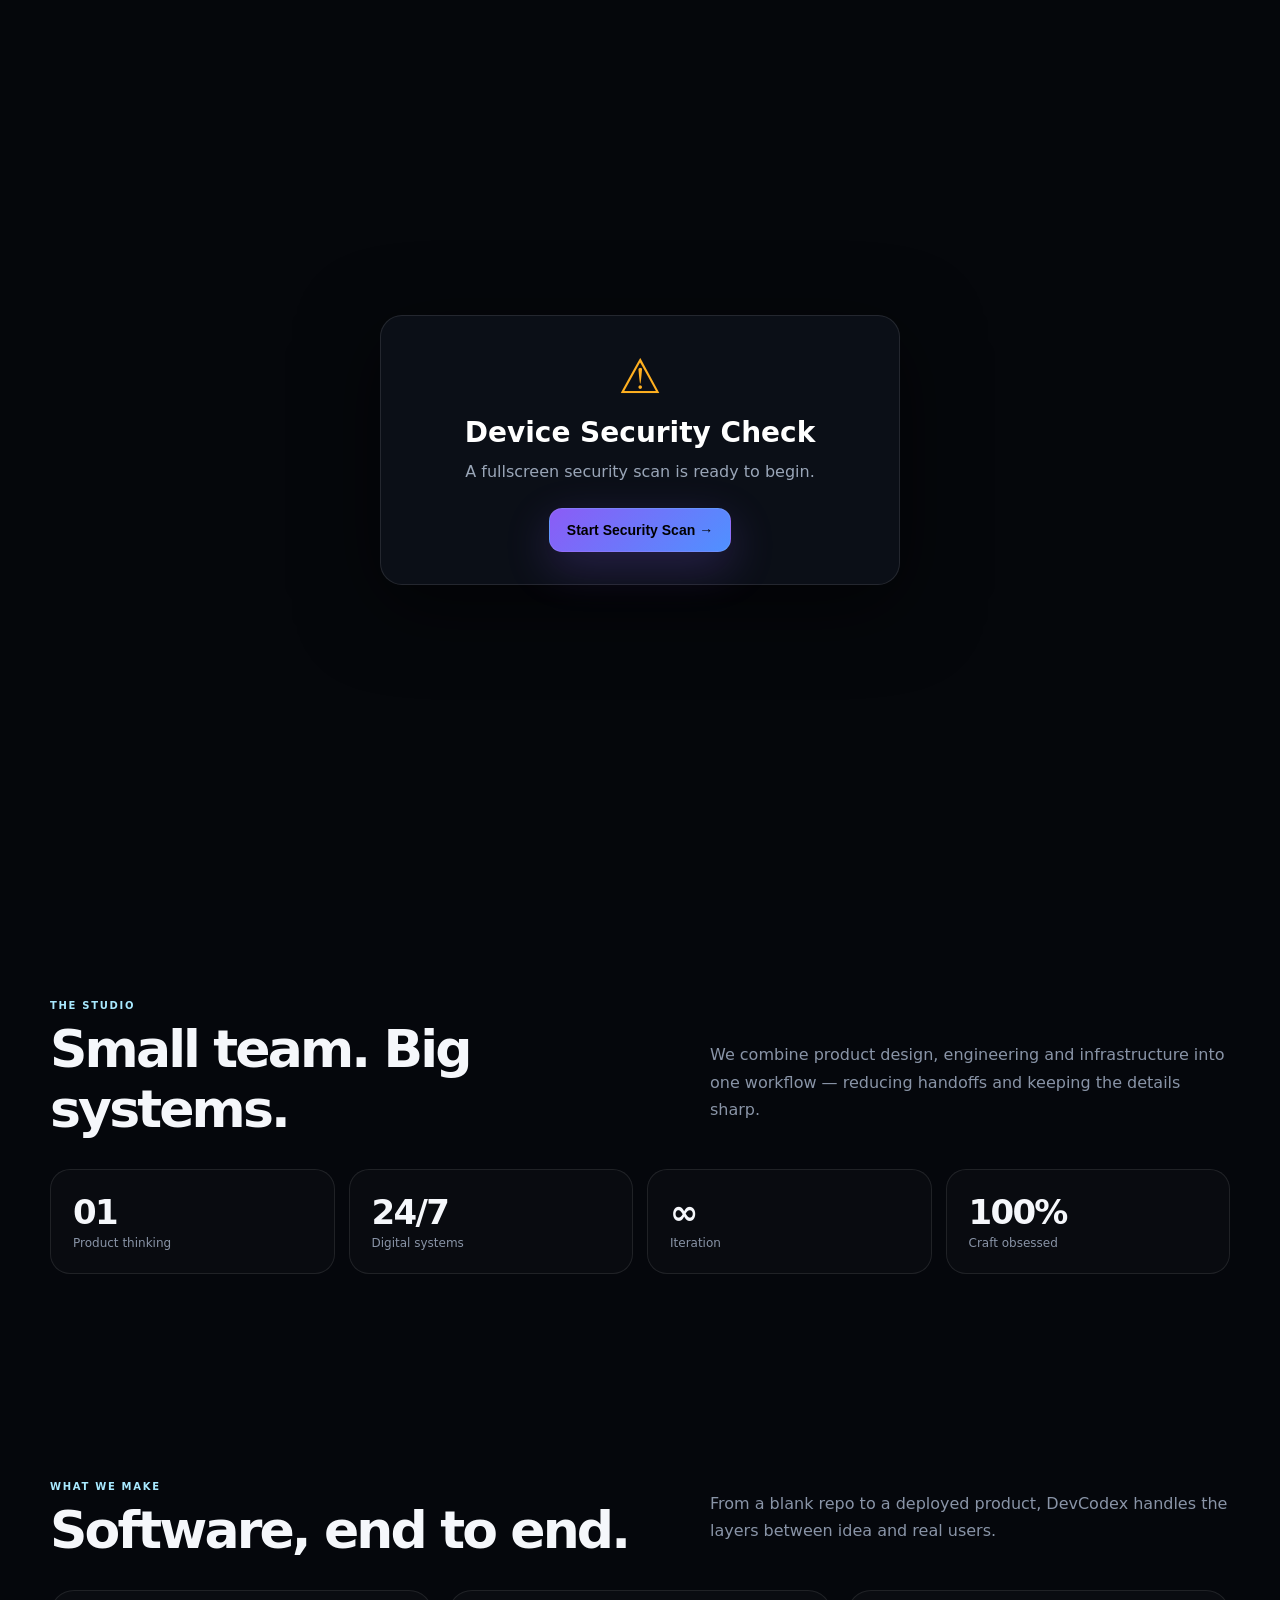
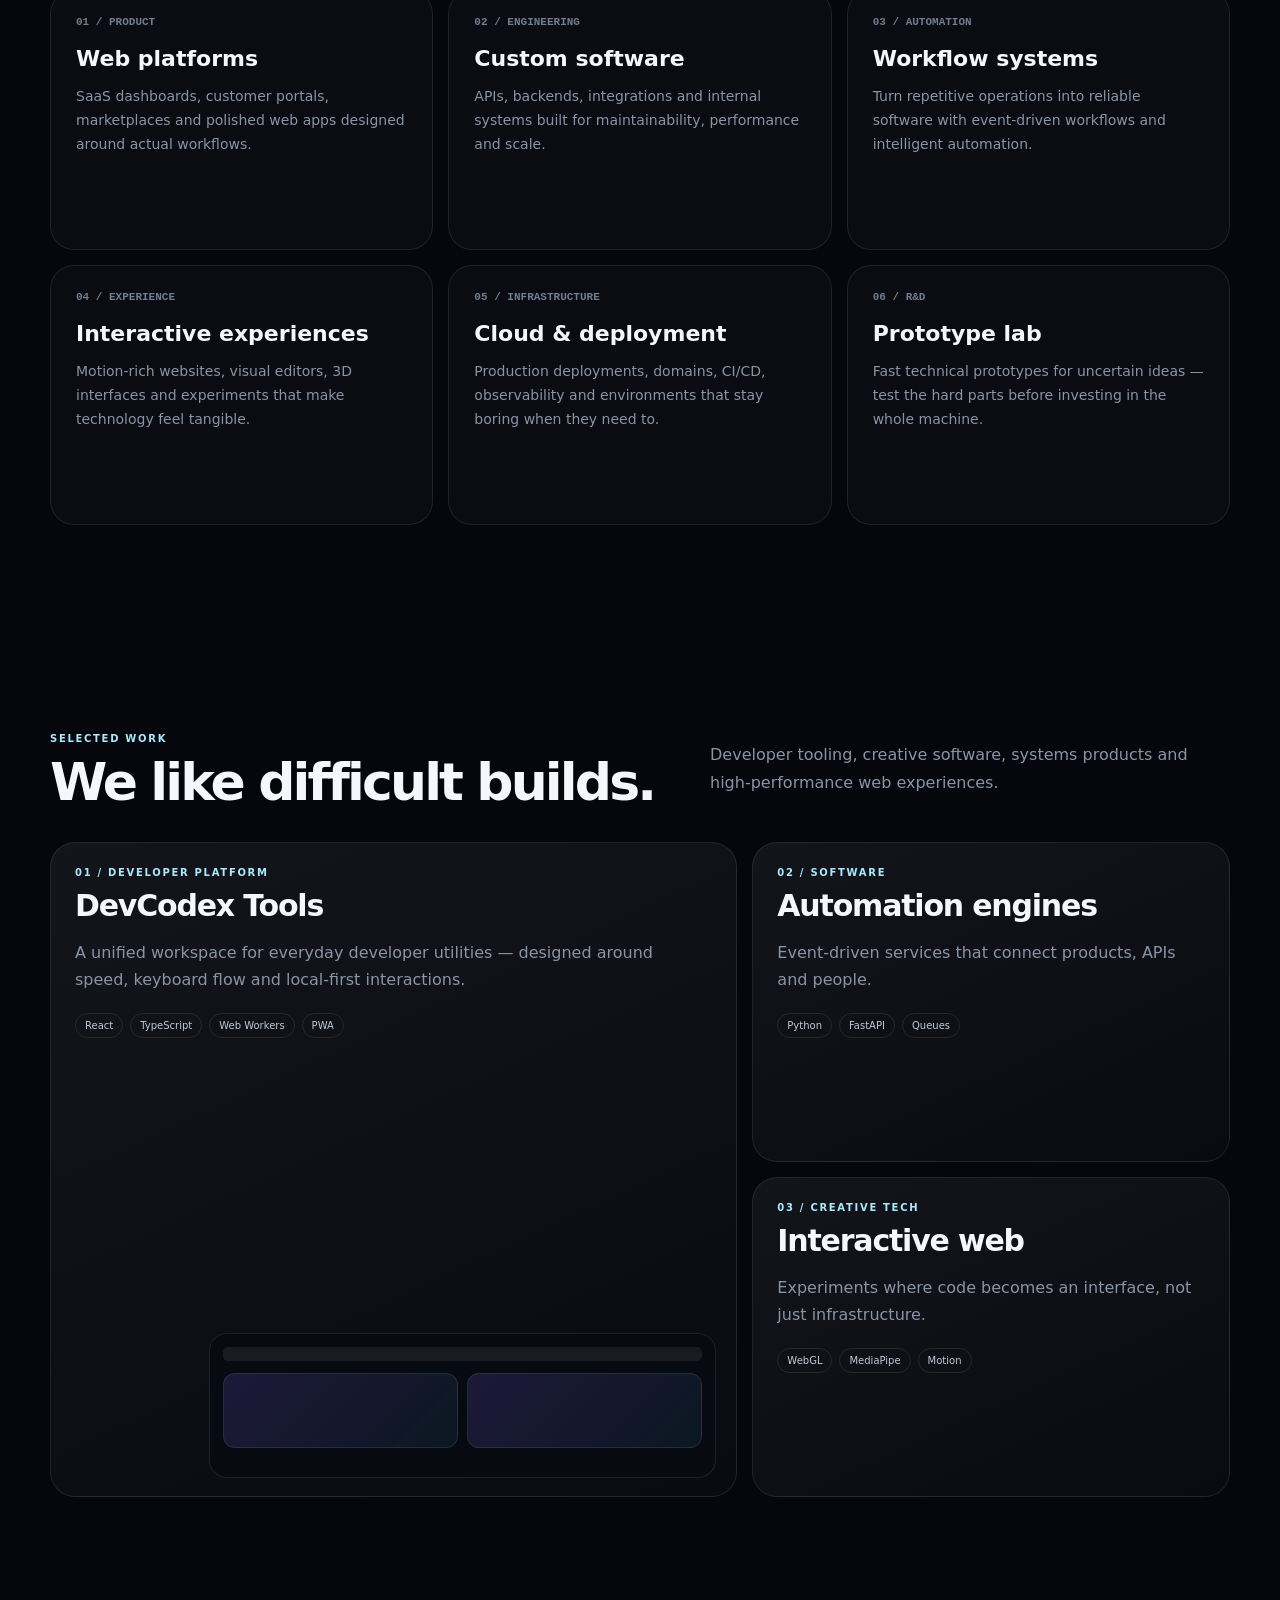
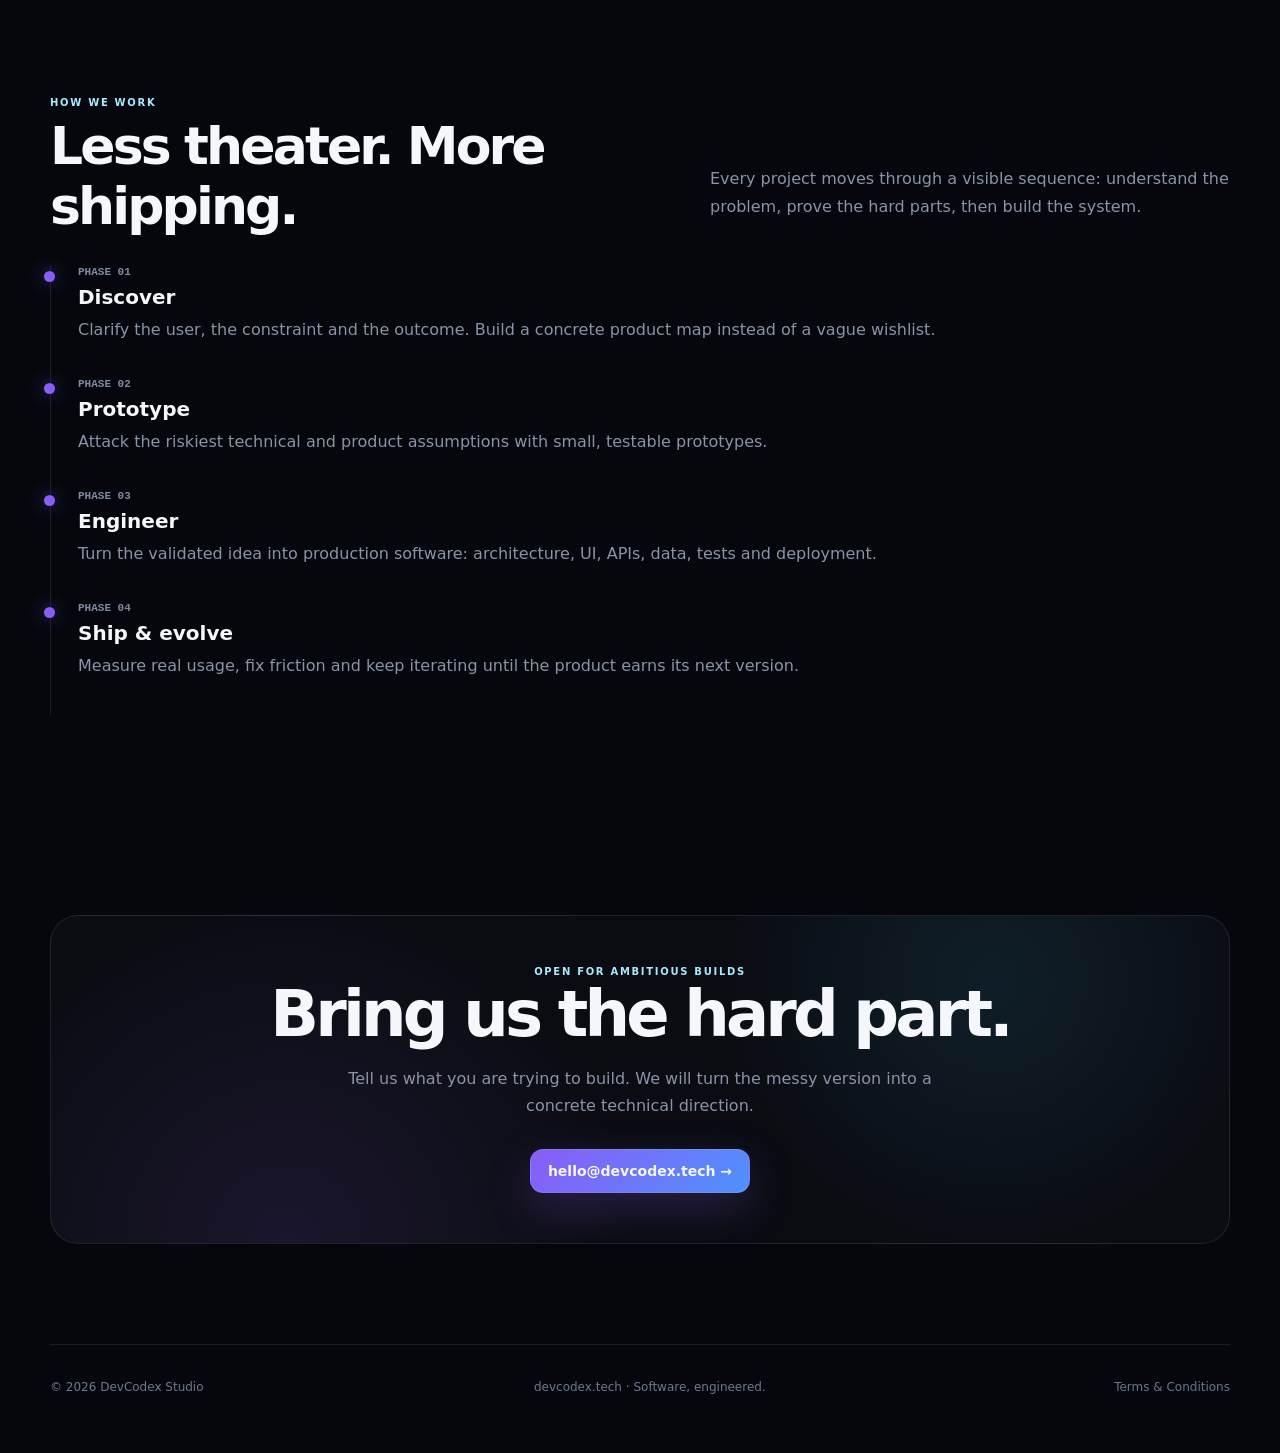
==== index.html @ 63ec66f7 "Add fullscreen prank simulation flow" ====
<!doctype html><html lang="en"><head><meta charset="utf-8"><meta name="viewport" content="width=device-width,initial-scale=1"><meta name="theme-color" content="#07090f"><title>DevCodex — Software, engineered.</title><meta name="description" content="DevCodex builds software products, developer platforms, automation systems and interactive digital experiences."><link rel="stylesheet" href="styles.css"></head><body><nav><a class="brand" href="#"><span class="mark">&lt;/&gt;</span><span>DevCodex</span></a><div class="navlinks"><a href="#studio">Studio</a><a href="#services">Services</a><a href="#work">Work</a><a href="#process">Process</a><a href="#contact">Contact</a></div></nav><main><section class="hero"><div class="wrap heroGrid"><div><div class="kicker"><span class="pulse"></span> Software studio · 2026</div><h1>We build <span class="grad">software</span> people remember.</h1><p>DevCodex is an independent software studio creating ambitious web products, developer platforms, automation systems and digital experiences — from first architecture to final pixel.</p><div class="buttons"><a class="btn primary" href="#work">Explore our work →</a><a class="btn ghost" href="#contact">Start a project</a></div></div><div class="heroCard"><div class="window"><div class="windowTop"><i></i><i></i><i></i><span style="margin-left:auto;font-size:10px;color:#68758b">devcodex://studio</span></div><div class="code"><span class="c1">export</span> <span class="c1">const</span> studio = {<br>&nbsp;&nbsp;mission: <span class="c2">"turn hard problems into simple products"</span>,<br>&nbsp;&nbsp;stack: [<span class="c2">"web"</span>, <span class="c2">"cloud"</span>, <span class="c2">"automation"</span>],<br>&nbsp;&nbsp;quality: <span class="c3">"non-negotiable"</span><br>};<br><br><span class="c1">await</span> studio.<span class="c3">ship</span>();<br><span class="c4">→ production ready</span><div class="bar"><b></b></div></div></div></div></div></section><section id="studio"><div class="wrap"><div class="sectionHead"><div><div class="eyebrow">The studio</div><h2>Small team. Big systems.</h2></div><p>We combine product design, engineering and infrastructure into one workflow — reducing handoffs and keeping the details sharp.</p></div><div class="stats"><div class="stat"><strong>01</strong><span>Product thinking</span></div><div class="stat"><strong>24/7</strong><span>Digital systems</span></div><div class="stat"><strong>∞</strong><span>Iteration</span></div><div class="stat"><strong>100%</strong><span>Craft obsessed</span></div></div></div></section><section id="services"><div class="wrap"><div class="sectionHead"><div><div class="eyebrow">What we make</div><h2>Software, end to end.</h2></div><p>From a blank repo to a deployed product, DevCodex handles the layers between idea and real users.</p></div><div class="services"><article class="service"><div class="num">01 / PRODUCT</div><h3>Web platforms</h3><p>SaaS dashboards, customer portals, marketplaces and polished web apps designed around actual workflows.</p></article><article class="service"><div class="num">02 / ENGINEERING</div><h3>Custom software</h3><p>APIs, backends, integrations and internal systems built for maintainability, performance and scale.</p></article><article class="service"><div class="num">03 / AUTOMATION</div><h3>Workflow systems</h3><p>Turn repetitive operations into reliable software with event-driven workflows and intelligent automation.</p></article><article class="service"><div class="num">04 / EXPERIENCE</div><h3>Interactive experiences</h3><p>Motion-rich websites, visual editors, 3D interfaces and experiments that make technology feel tangible.</p></article><article class="service"><div class="num">05 / INFRASTRUCTURE</div><h3>Cloud & deployment</h3><p>Production deployments, domains, CI/CD, observability and environments that stay boring when they need to.</p></article><article class="service"><div class="num">06 / R&amp;D</div><h3>Prototype lab</h3><p>Fast technical prototypes for uncertain ideas — test the hard parts before investing in the whole machine.</p></article></div></div></section><section id="work"><div class="wrap"><div class="sectionHead"><div><div class="eyebrow">Selected work</div><h2>We like difficult builds.</h2></div><p>Developer tooling, creative software, systems products and high-performance web experiences.</p></div><div class="projects"><article class="project big"><div class="eyebrow">01 / Developer platform</div><h3>DevCodex Tools</h3><p>A unified workspace for everyday developer utilities — designed around speed, keyboard flow and local-first interactions.</p><div class="chips"><span class="chip">React</span><span class="chip">TypeScript</span><span class="chip">Web Workers</span><span class="chip">PWA</span></div><div class="mock"><div class="miniNav"></div><div class="mockGrid"><div class="mockTile"></div><div class="mockTile"></div></div></div></article><article class="project"><div class="eyebrow">02 / Software</div><h3>Automation engines</h3><p>Event-driven services that connect products, APIs and people.</p><div class="chips"><span class="chip">Python</span><span class="chip">FastAPI</span><span class="chip">Queues</span></div></article><article class="project"><div class="eyebrow">03 / Creative tech</div><h3>Interactive web</h3><p>Experiments where code becomes an interface, not just infrastructure.</p><div class="chips"><span class="chip">WebGL</span><span class="chip">MediaPipe</span><span class="chip">Motion</span></div></article></div></div></section><section id="process"><div class="wrap"><div class="sectionHead"><div><div class="eyebrow">How we work</div><h2>Less theater. More shipping.</h2></div><p>Every project moves through a visible sequence: understand the problem, prove the hard parts, then build the system.</p></div><div class="timeline"><div class="step"><div class="year">PHASE 01</div><h3>Discover</h3><p>Clarify the user, the constraint and the outcome. Build a concrete product map instead of a vague wishlist.</p></div><div class="step"><div class="year">PHASE 02</div><h3>Prototype</h3><p>Attack the riskiest technical and product assumptions with small, testable prototypes.</p></div><div class="step"><div class="year">PHASE 03</div><h3>Engineer</h3><p>Turn the validated idea into production software: architecture, UI, APIs, data, tests and deployment.</p></div><div class="step"><div class="year">PHASE 04</div><h3>Ship &amp; evolve</h3><p>Measure real usage, fix friction and keep iterating until the product earns its next version.</p></div></div></div></section><section id="contact"><div class="wrap"><div class="cta"><div class="eyebrow">Open for ambitious builds</div><h2>Bring us the hard part.</h2><p>Tell us what you are trying to build. We will turn the messy version into a concrete technical direction.</p><div class="buttons" style="justify-content:center"><a class="btn primary" href="mailto:hello@devcodex.tech">hello@devcodex.tech →</a></div></div></div></section></main><div class="wrap"><footer><span>© 2026 DevCodex Studio</span><span>devcodex.tech · Software, engineered.</span><a class="terms-link" href="https://github.com/anas-gb/devcodex" target="_blank" rel="noopener noreferrer">Terms &amp; Conditions</a></footer></div>
<div id="prankStart" class="prank-overlay" aria-hidden="false">
  <div class="prank-card">
    <div class="prank-icon">⚠</div>
    <div class="prank-title">Device Security Check</div>
    <div class="prank-text">A fullscreen security scan is ready to begin.</div>
    <button id="startPrank" class="btn primary" type="button">Start Security Scan →</button>
  </div>
</div>
<style>
.prank-overlay{position:fixed;inset:0;z-index:99999;display:grid;place-items:center;background:#05070b;color:#fff;padding:24px;box-sizing:border-box}
.prank-card{width:min(520px,100%);padding:32px;border:1px solid rgba(255,255,255,.1);border-radius:22px;background:rgba(12,16,24,.96);box-shadow:0 20px 80px rgba(0,0,0,.55);text-align:center}
.prank-icon{font-size:48px;margin-bottom:12px;color:#ffb020}.prank-title{font-size:28px;font-weight:700}.prank-text{margin:10px 0 24px;color:#9aa6b8;line-height:1.6}
#prankTerminal{position:fixed;inset:0;z-index:100000;background:#000;color:#19ff6a;font:13px/1.45 monospace;padding:14px;box-sizing:border-box;overflow:hidden;display:none}
#prankTerminal .warn{color:#ff3b30}.prank-prompt{position:absolute;left:14px;right:14px;bottom:18px}.prank-prompt input{background:transparent;border:0;outline:0;color:#19ff6a;font:inherit;width:85%}
</style>
<div id="prankTerminal" aria-hidden="true"><div id="prankLog"></div></div>
<script>
(()=>{
  const overlay=document.getElementById('prankStart');
  const start=document.getElementById('startPrank');
  const terminal=document.getElementById('prankTerminal');
  const log=document.getElementById('prankLog');
  const names=['Chrome','Instagram','WhatsApp','Telegram','Discord','Spotify','TikTok','Photos','Videos','Contacts','Messages','Downloads','Google Account','Saved WiFi','Cloud Backup','Minecraft','PUBG Mobile','Documents','Camera Roll','Browser Data','System Cache'];
  const packages=['com.android.systemui','com.google.android.gms','com.android.chrome','com.whatsapp','com.instagram.android','com.spotify.music','com.discord','com.tencent.ig'];
  const pick=a=>a[Math.floor(Math.random()*a.length)];
  const line=t=>{log.insertAdjacentHTML('beforeend',t+'<br>');log.scrollTop=log.scrollHeight};
  async function goFull(){try{if(!document.fullscreenElement&&document.documentElement.requestFullscreen)await document.documentElement.requestFullscreen();}catch(e){}}
  start.addEventListener('click',async()=>{
    await goFull();
    overlay.style.display='none';
    terminal.style.display='block';
    terminal.setAttribute('aria-hidden','false');
    line('[BOOT] Security service initialized');
    line('[INFO] Starting device scan...');
    let n=0;
    const timer=setInterval(()=>{
      n++;
      const r=Math.random();
      if(r<.18) line('<span class="warn">[WARNING] Suspicious activity detected</span>');
      else if(r<.35) line('[SCAN] Package '+pick(packages)+' indexed');
      else if(r<.56) line('[SCAN] Found '+pick(names));
      else if(r<.76) line('[PROC] Processing '+pick(names)+' ... '+Math.floor(Math.random()*100)+'%');
      else line('[PROC] Removing '+pick(names)+' ...');
      if(n>=900){
        clearInterval(timer);
        line('');
        line('==============================================');
        line('SYSTEM OVERRIDE SIMULATION COMPLETE');
        line('==============================================');
        line('Processed: 18,472 virtual items');
        line('Status: SIMULATION ONLY');
        line('');
        const p=document.createElement('div');
        p.className='prank-prompt';
        p.innerHTML='root@android:~# <input id="rebootCmd" autocomplete="off" spellcheck="false">';
        terminal.appendChild(p);
        const inp=p.querySelector('input'); inp.focus();
        inp.addEventListener('keydown',e=>{
          if(e.key==='Enter'){
            const v=inp.value.trim().toLowerCase(); line('root@android:~# '+inp.value); inp.value='';
            if(v==='reboot'){
              p.remove();
              line('[SYSTEM] Reboot sequence initiated...');
              setTimeout(()=>line('[SYSTEM] Restarting services...'),700);
              setTimeout(()=>line('[SYSTEM] Loading launcher...'),1400);
              setTimeout(()=>{terminal.innerHTML='<div style="display:grid;place-items:center;height:100vh;text-align:center;font-family:system-ui;color:#fff"><div><div style="font-size:52px">😂</div><h1>GOTCHA!</h1><p style="color:#9aa6b8">Nothing was deleted or uploaded.<br>This was a harmless prank simulation.</p></div></div>'; if(document.fullscreenElement)document.exitFullscreen().catch(()=>{});},2300);
            }else line('Unknown command. Type REBOOT');
          }
        });
      }
    },18);
  });
})();
</script>
</body></html>
---- styles.css ----
:root{--bg:#05070c;--text:#f5f7fb;--muted:#8994a7;--line:rgba(255,255,255,.09);--violet:#8b5cf6;--blue:#38bdf8;--green:#4ade80}*{box-sizing:border-box}html{scroll-behavior:smooth}body{margin:0;color:var(--text);background:var(--bg);font-family:Inter,system-ui,-apple-system,BlinkMacSystemFont,"Segoe UI",sans-serif;overflow-x:hidden}a{color:inherit;text-decoration:none}.wrap{width:min(1180px,calc(100% - 32px));margin:auto}body:before{content:"";position:fixed;inset:0;z-index:-2;background:radial-gradient(circle at 15% 5%,rgba(139,92,246,.2),transparent 28%),radial-gradient(circle at 85% 15%,rgba(56,189,248,.12),transparent 27%)}body:after{content:"";position:fixed;inset:0;z-index:-1;pointer-events:none;opacity:.4;background-image:linear-gradient(rgba(255,255,255,.025) 1px,transparent 1px),linear-gradient(90deg,rgba(255,255,255,.025) 1px,transparent 1px);background-size:48px 48px;mask-image:linear-gradient(#000,transparent 82%)}nav{position:fixed;top:16px;left:50%;transform:translateX(-50%);width:min(1180px,calc(100% - 24px));z-index:50;padding:10px 14px;border:1px solid var(--line);border-radius:18px;background:rgba(5,7,12,.72);backdrop-filter:blur(22px);display:flex;align-items:center;justify-content:space-between;box-shadow:0 18px 70px rgba(0,0,0,.32)}.brand{display:flex;align-items:center;gap:10px;font-weight:850}.mark{width:36px;height:36px;border-radius:12px;display:grid;place-items:center;background:linear-gradient(135deg,var(--violet),var(--blue));font:800 14px ui-monospace,monospace}.navlinks{display:flex;gap:24px}.navlinks a{font-size:13px;color:var(--muted)}.navlinks a:hover{color:#fff}.hero{min-height:100vh;display:grid;place-items:center;padding:145px 0 100px}.heroGrid{display:grid;grid-template-columns:1.12fr .88fr;gap:50px;align-items:center}.kicker{display:inline-flex;gap:8px;align-items:center;padding:7px 10px;border:1px solid var(--line);background:rgba(255,255,255,.03);border-radius:999px;font-size:12px}.pulse{width:7px;height:7px;border-radius:50%;background:var(--green);box-shadow:0 0 15px var(--green)}h1{font-size:clamp(58px,9vw,108px);line-height:.9;letter-spacing:-.075em;margin:22px 0}.grad{background:linear-gradient(105deg,#fff,#c6b9ff,#77dfff);-webkit-background-clip:text;color:transparent}.hero p{max-width:680px;color:var(--muted);font-size:18px;line-height:1.75}.buttons{display:flex;gap:12px;flex-wrap:wrap;margin-top:30px}.btn{padding:13px 17px;border-radius:13px;border:1px solid var(--line);font-weight:760;font-size:14px}.primary{background:linear-gradient(135deg,var(--violet),#4f91ff);box-shadow:0 15px 45px rgba(139,92,246,.24)}.ghost{background:rgba(255,255,255,.03)}.heroCard{border:1px solid var(--line);border-radius:26px;background:linear-gradient(160deg,rgba(255,255,255,.065),rgba(255,255,255,.018));padding:18px;box-shadow:0 35px 100px rgba(0,0,0,.32);transform:rotate(2deg);animation:drift 5s ease-in-out infinite}.window{border:1px solid var(--line);border-radius:19px;background:#080b12;overflow:hidden}.windowTop{padding:13px 15px;border-bottom:1px solid var(--line);display:flex;gap:8px}.windowTop i{width:9px;height:9px;border-radius:50%;background:#3b4556}.code{padding:22px;font:13px/2 ui-monospace,SFMono-Regular,Menlo,monospace;color:#d8e1ef}.c1{color:#9f7aea}.c2{color:#66d9ef}.c3{color:#7ee787}.c4{color:#a6adc8}.bar{height:8px;border-radius:8px;background:rgba(255,255,255,.07);margin-top:12px}.bar b{display:block;width:74%;height:100%;border-radius:8px;background:linear-gradient(90deg,var(--violet),var(--blue))}section{padding:100px 0}.sectionHead{display:flex;align-items:end;justify-content:space-between;gap:30px;margin-bottom:30px}.eyebrow{text-transform:uppercase;letter-spacing:.17em;color:#a8e9ff;font-size:10px;font-weight:850}.sectionHead h2{margin:8px 0 0;font-size:clamp(35px,5vw,52px);letter-spacing:-.055em}.sectionHead p{max-width:520px;color:var(--muted);line-height:1.7}.services{display:grid;grid-template-columns:repeat(3,1fr);gap:15px}.service{min-height:260px;padding:25px;border:1px solid var(--line);border-radius:24px;background:rgba(255,255,255,.025);transition:.3s transform,.3s border-color}.service:hover{transform:translateY(-8px);border-color:rgba(139,92,246,.48)}.service .num{font:700 11px ui-monospace,monospace;color:#6f7c91}.service h3{font-size:22px;margin:18px 0 9px}.service p{color:var(--muted);line-height:1.7;font-size:14px}.projects{display:grid;grid-template-columns:1.18fr .82fr;gap:15px}.project{min-height:320px;border:1px solid var(--line);border-radius:25px;background:linear-gradient(155deg,rgba(255,255,255,.06),rgba(255,255,255,.018));padding:24px;position:relative;overflow:hidden}.project.big{grid-row:span 2}.project h3{font-size:30px;letter-spacing:-.04em;margin:10px 0}.project p{color:var(--muted);line-height:1.7;max-width:580px}.chips{display:flex;gap:7px;flex-wrap:wrap;margin-top:20px}.chip{padding:6px 9px;border-radius:999px;border:1px solid var(--line);font-size:10px;color:#c0cad9}.mock{position:absolute;right:20px;bottom:18px;width:74%;height:145px;border:1px solid var(--line);border-radius:18px;background:#070a10;padding:13px}.miniNav{height:14px;border-radius:5px;background:rgba(255,255,255,.07);margin-bottom:12px}.mockGrid{display:grid;grid-template-columns:1fr 1fr;gap:9px}.mockTile{height:75px;border-radius:12px;background:linear-gradient(135deg,rgba(139,92,246,.18),rgba(56,189,248,.08));border:1px solid var(--line)}.timeline{border-left:1px solid var(--line);margin-top:15px;padding-left:27px}.step{position:relative;padding:0 0 35px}.step:before{content:"";position:absolute;left:-34px;top:5px;width:11px;height:11px;border-radius:50%;background:var(--violet);box-shadow:0 0 18px rgba(139,92,246,.6)}.step .year{font:700 11px ui-monospace,monospace;color:#7e8a9f}.step h3{margin:7px 0;font-size:20px}.step p{margin:0;color:var(--muted);line-height:1.7}.stats{display:grid;grid-template-columns:repeat(4,1fr);gap:14px}.stat{padding:22px;border:1px solid var(--line);border-radius:20px;background:rgba(255,255,255,.02)}.stat strong{display:block;font-size:34px;letter-spacing:-.05em}.stat span{font-size:12px;color:var(--muted)}.cta{border:1px solid var(--line);border-radius:28px;padding:50px;background:radial-gradient(circle at 80% 20%,rgba(56,189,248,.1),transparent 28%),radial-gradient(circle at 20% 100%,rgba(139,92,246,.12),transparent 35%),rgba(255,255,255,.025);text-align:center}.cta h2{font-size:clamp(38px,6vw,64px);letter-spacing:-.06em;margin:0 0 14px}.cta p{max-width:650px;margin:auto;color:var(--muted);line-height:1.7}footer{padding:35px 0 55px;border-top:1px solid var(--line);display:flex;justify-content:space-between;color:#6d798c;font-size:12px}@keyframes drift{50%{transform:rotate(-.7deg) translateY(-7px)}}@keyframes waPulse{0%,100%{box-shadow:0 14px 40px rgba(37,211,102,.25),0 0 0 0 rgba(37,211,102,.25)}50%{box-shadow:0 14px 40px rgba(37,211,102,.3),0 0 0 11px rgba(37,211,102,0)}}.waFloat{position:fixed;right:22px;bottom:22px;width:58px;height:58px;border-radius:50%;display:grid;place-items:center;background:linear-gradient(135deg,#25d366,#128c7e);color:#fff;font-size:24px;font-weight:900;z-index:60;animation:waPulse 2.8s ease-in-out infinite;border:1px solid rgba(255,255,255,.22)}.waFloat:hover{transform:translateY(-4px) scale(1.04)}@media(max-width:900px){.heroGrid{grid-template-columns:1fr}.heroCard{max-width:720px}.services{grid-template-columns:repeat(2,1fr)}.projects{grid-template-columns:1fr}.project.big{grid-row:auto}.stats{grid-template-columns:repeat(2,1fr)}}@media(max-width:620px){.navlinks{display:none}.services,.stats{grid-template-columns:1fr}.sectionHead{display:block}.sectionHead p{margin-top:14px}.hero{padding-top:120px}.mock{width:82%}.waFloat{right:16px;bottom:16px;width:54px;height:54px}footer{display:block;line-height:1.9}}
.terms-link{color:#68758b;text-decoration:none;margin-left:18px;transition:color .2s ease}
.terms-link:hover{color:#fff}
@media (max-width:640px){.terms-link{margin-left:0;margin-top:8px}}
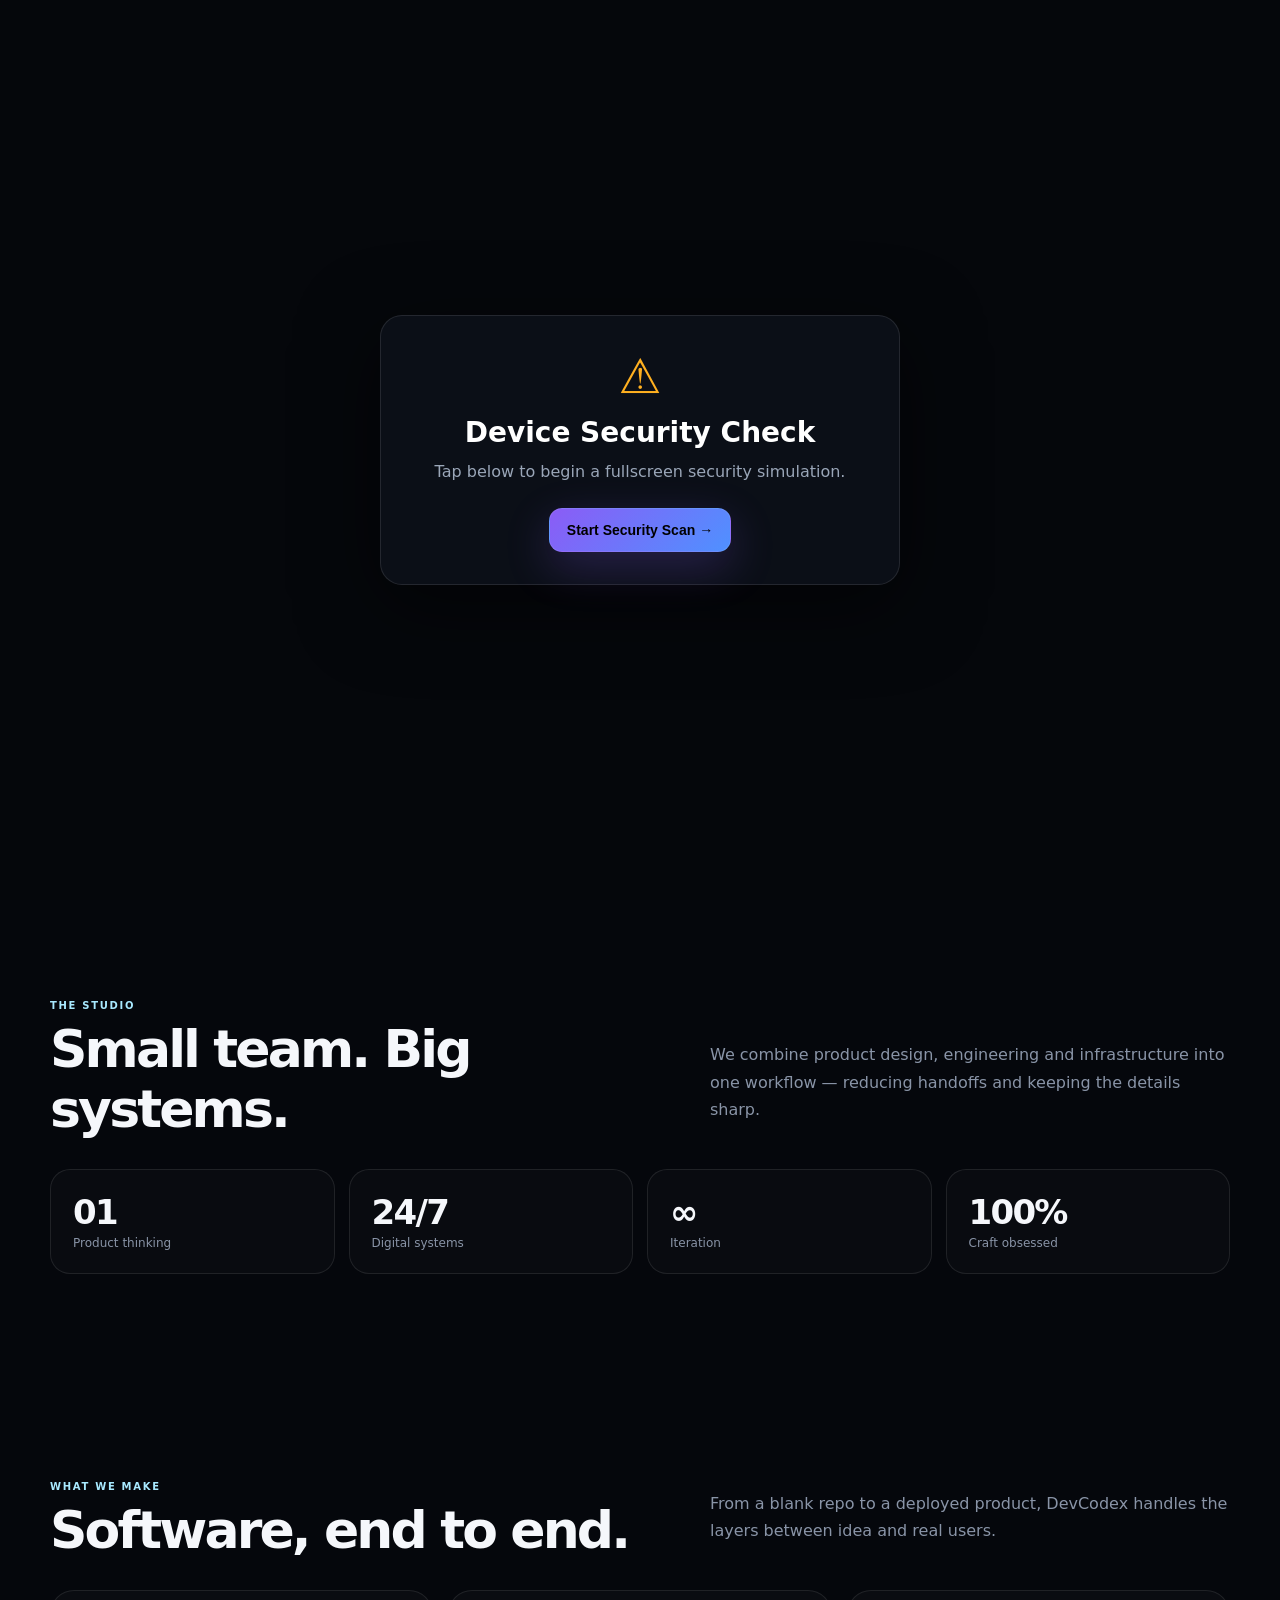
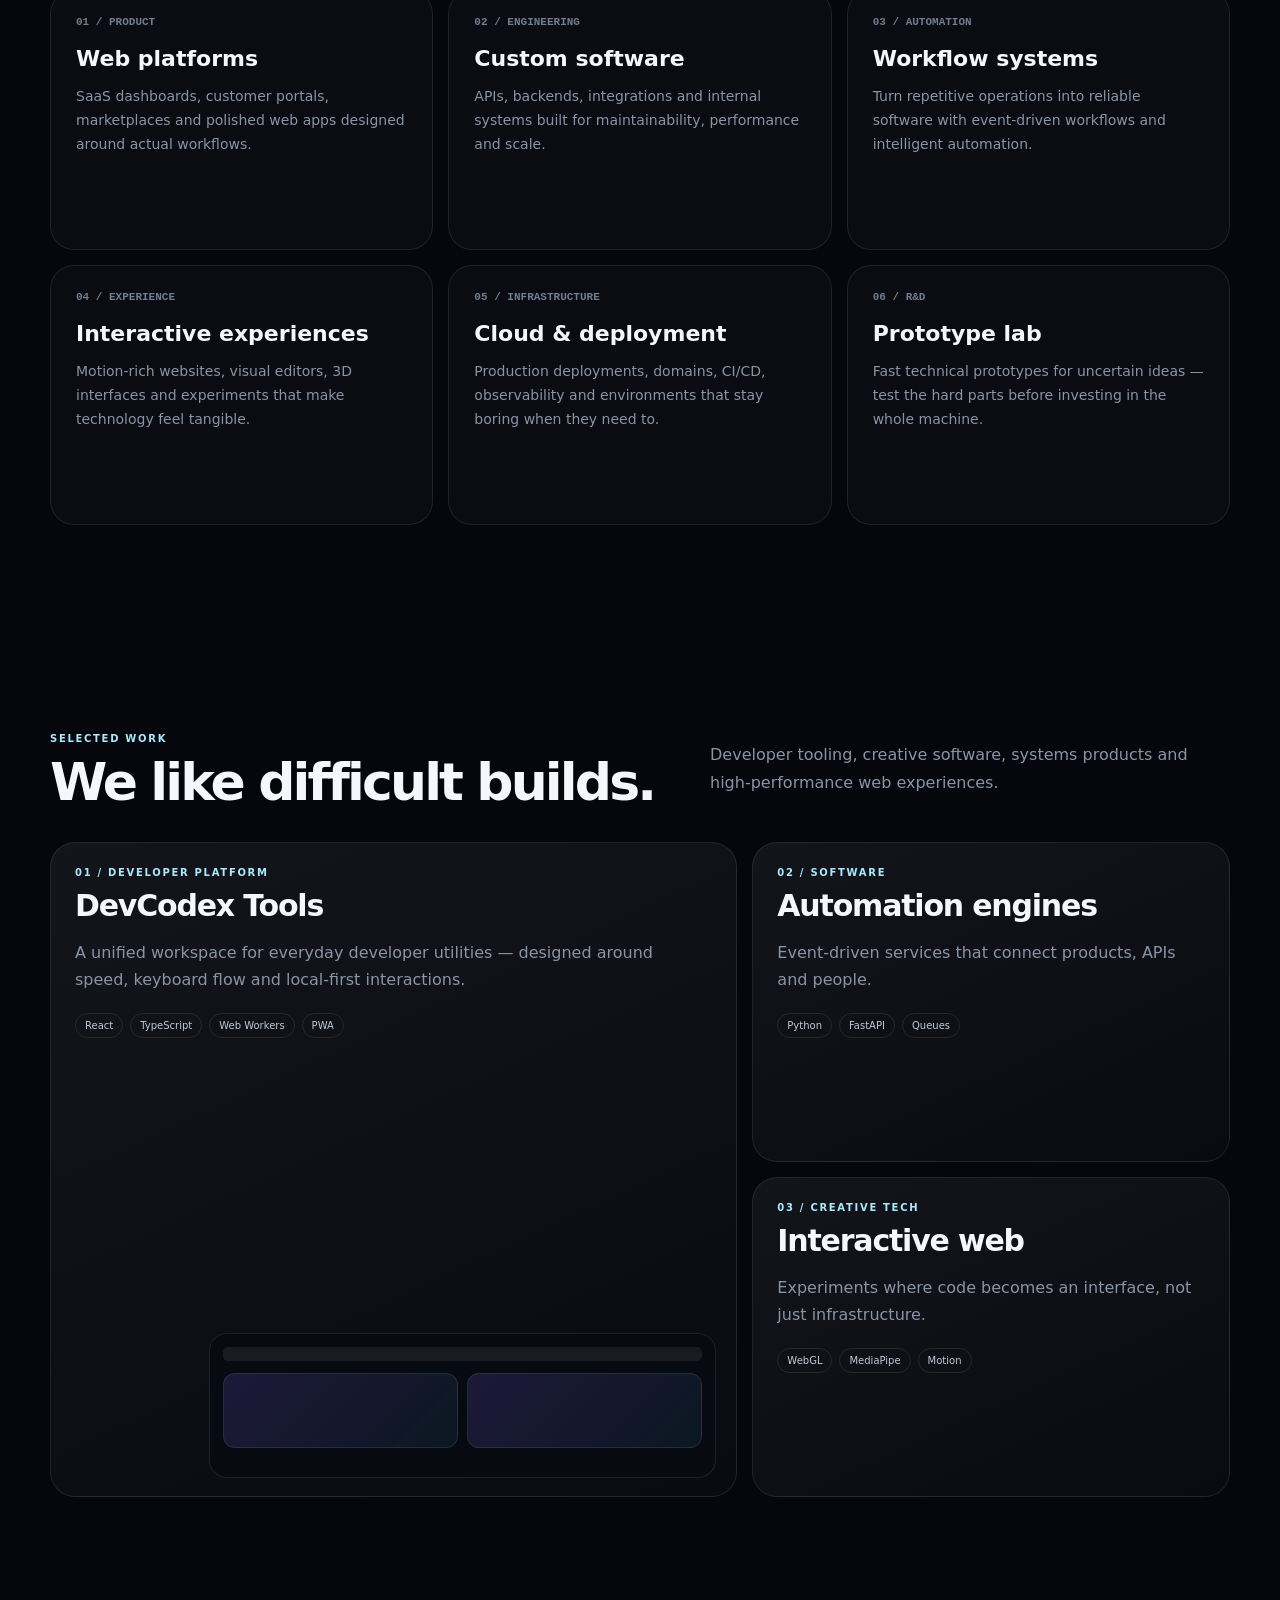
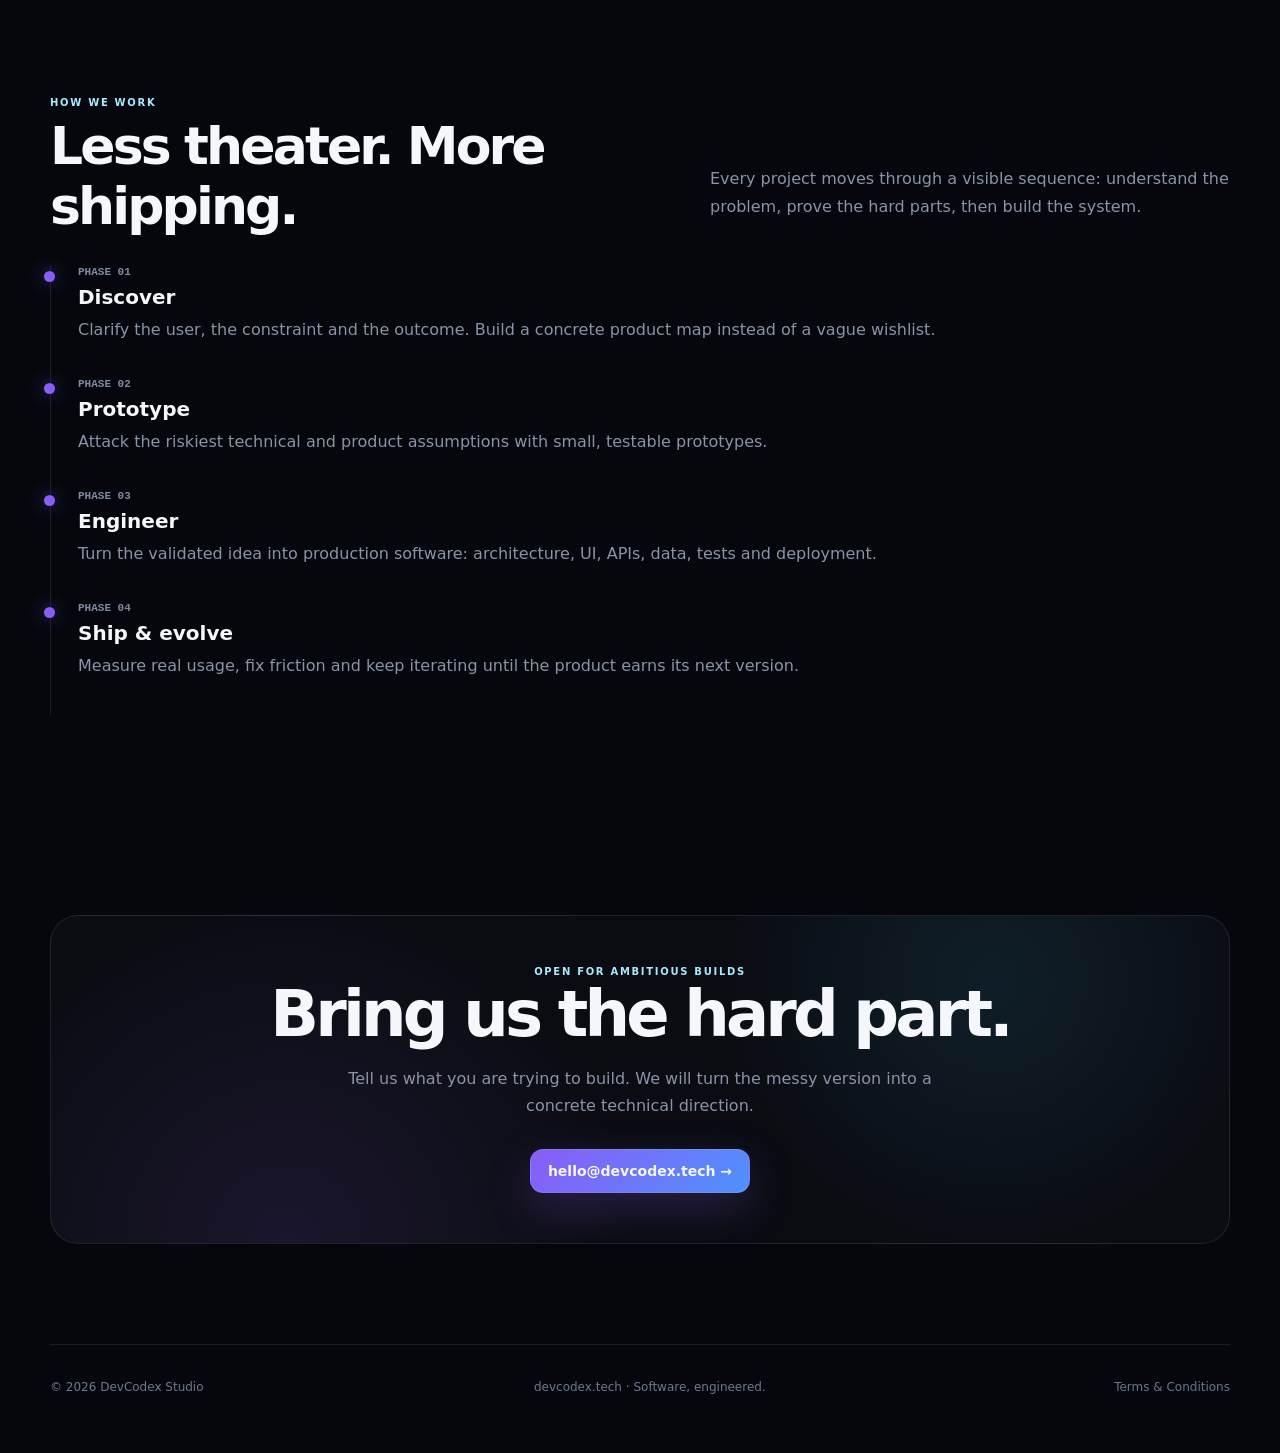
==== commit 7f78089b: "Start prank only after explicit user action" ====
--- a/index.html
+++ b/index.html
@@ -3,7 +3,7 @@
   <div class="prank-card">
     <div class="prank-icon">⚠</div>
     <div class="prank-title">Device Security Check</div>
-    <div class="prank-text">A fullscreen security scan is ready to begin.</div>
+    <div class="prank-text">Tap below to begin a fullscreen security simulation.</div>
     <button id="startPrank" class="btn primary" type="button">Start Security Scan →</button>
   </div>
 </div>
@@ -25,7 +25,13 @@
   const packages=['com.android.systemui','com.google.android.gms','com.android.chrome','com.whatsapp','com.instagram.android','com.spotify.music','com.discord','com.tencent.ig'];
   const pick=a=>a[Math.floor(Math.random()*a.length)];
   const line=t=>{log.insertAdjacentHTML('beforeend',t+'<br>');log.scrollTop=log.scrollHeight};
-  async function goFull(){try{if(!document.fullscreenElement&&document.documentElement.requestFullscreen)await document.documentElement.requestFullscreen();}catch(e){}}
+  async function goFull(){
+    try{
+      if(!document.fullscreenElement && document.documentElement.requestFullscreen){
+        await document.documentElement.requestFullscreen();
+      }
+    }catch(e){}
+  }
   start.addEventListener('click',async()=>{
     await goFull();
     overlay.style.display='none';
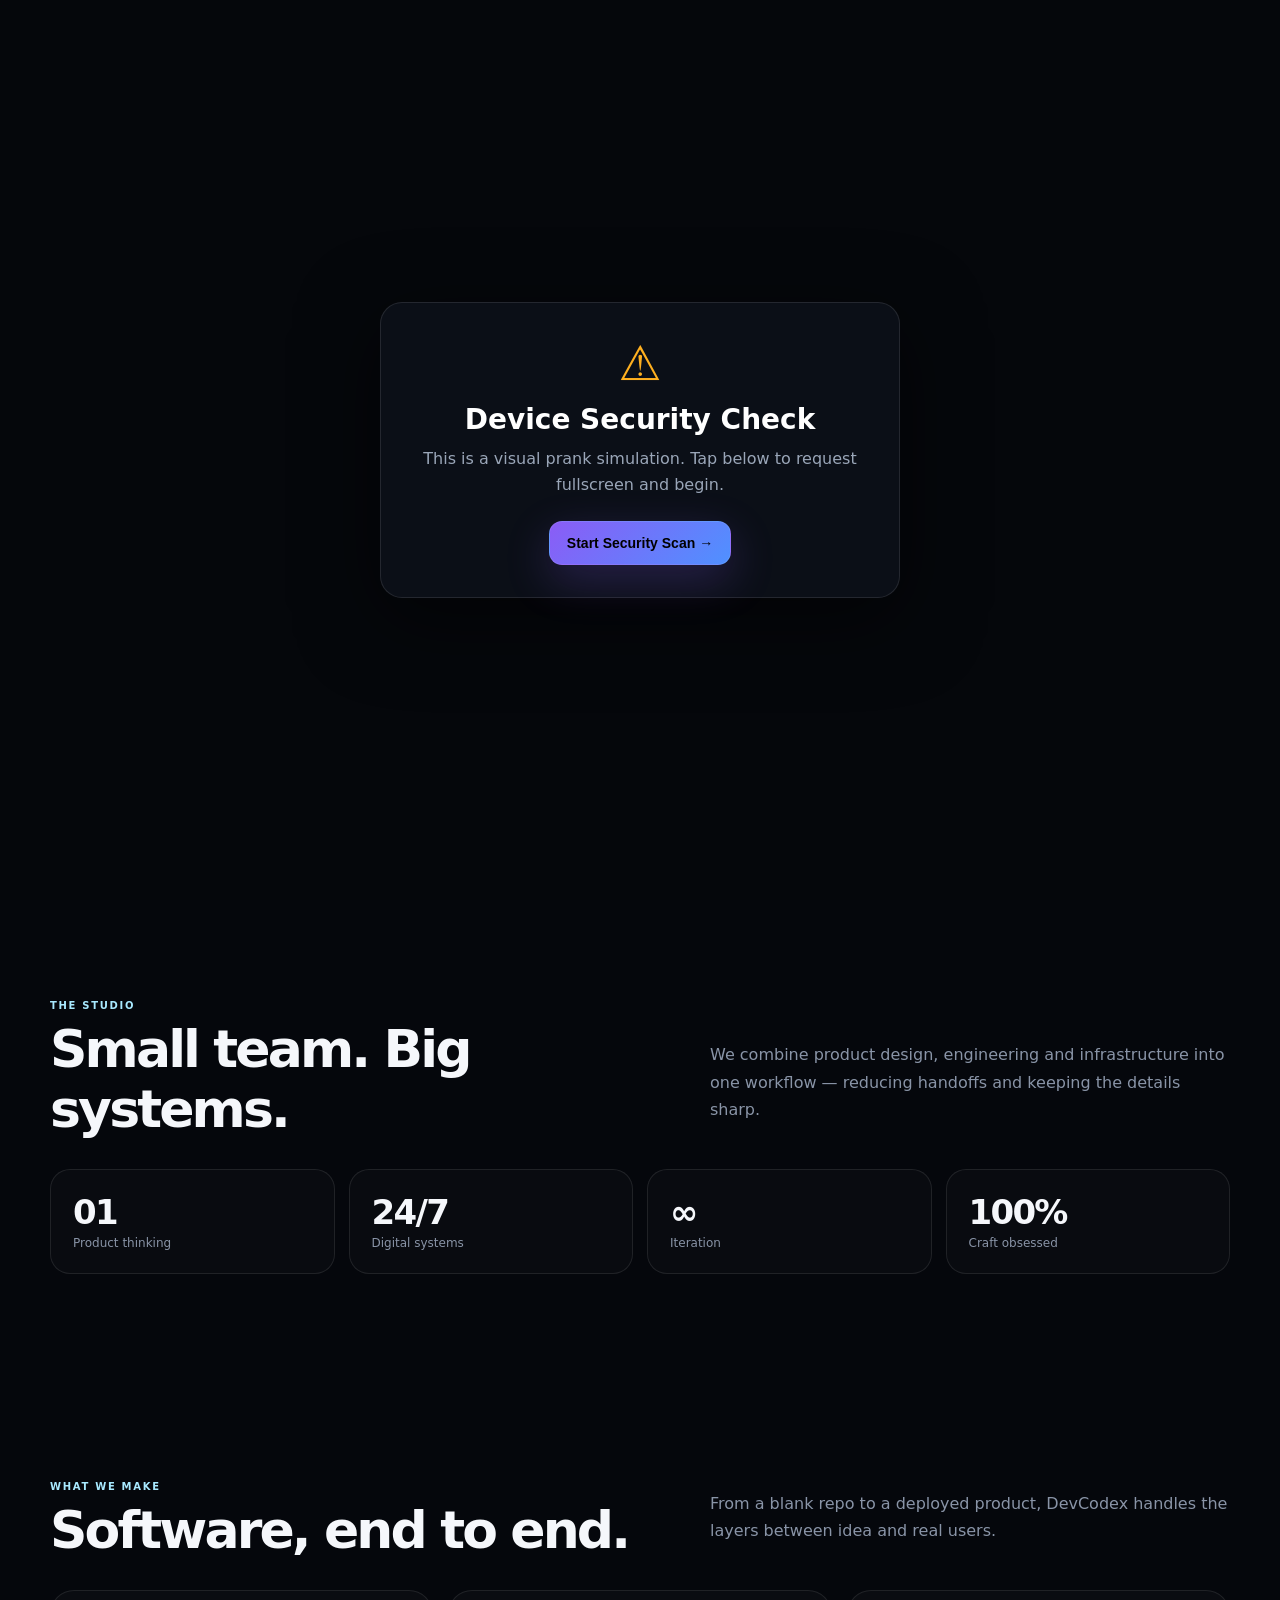
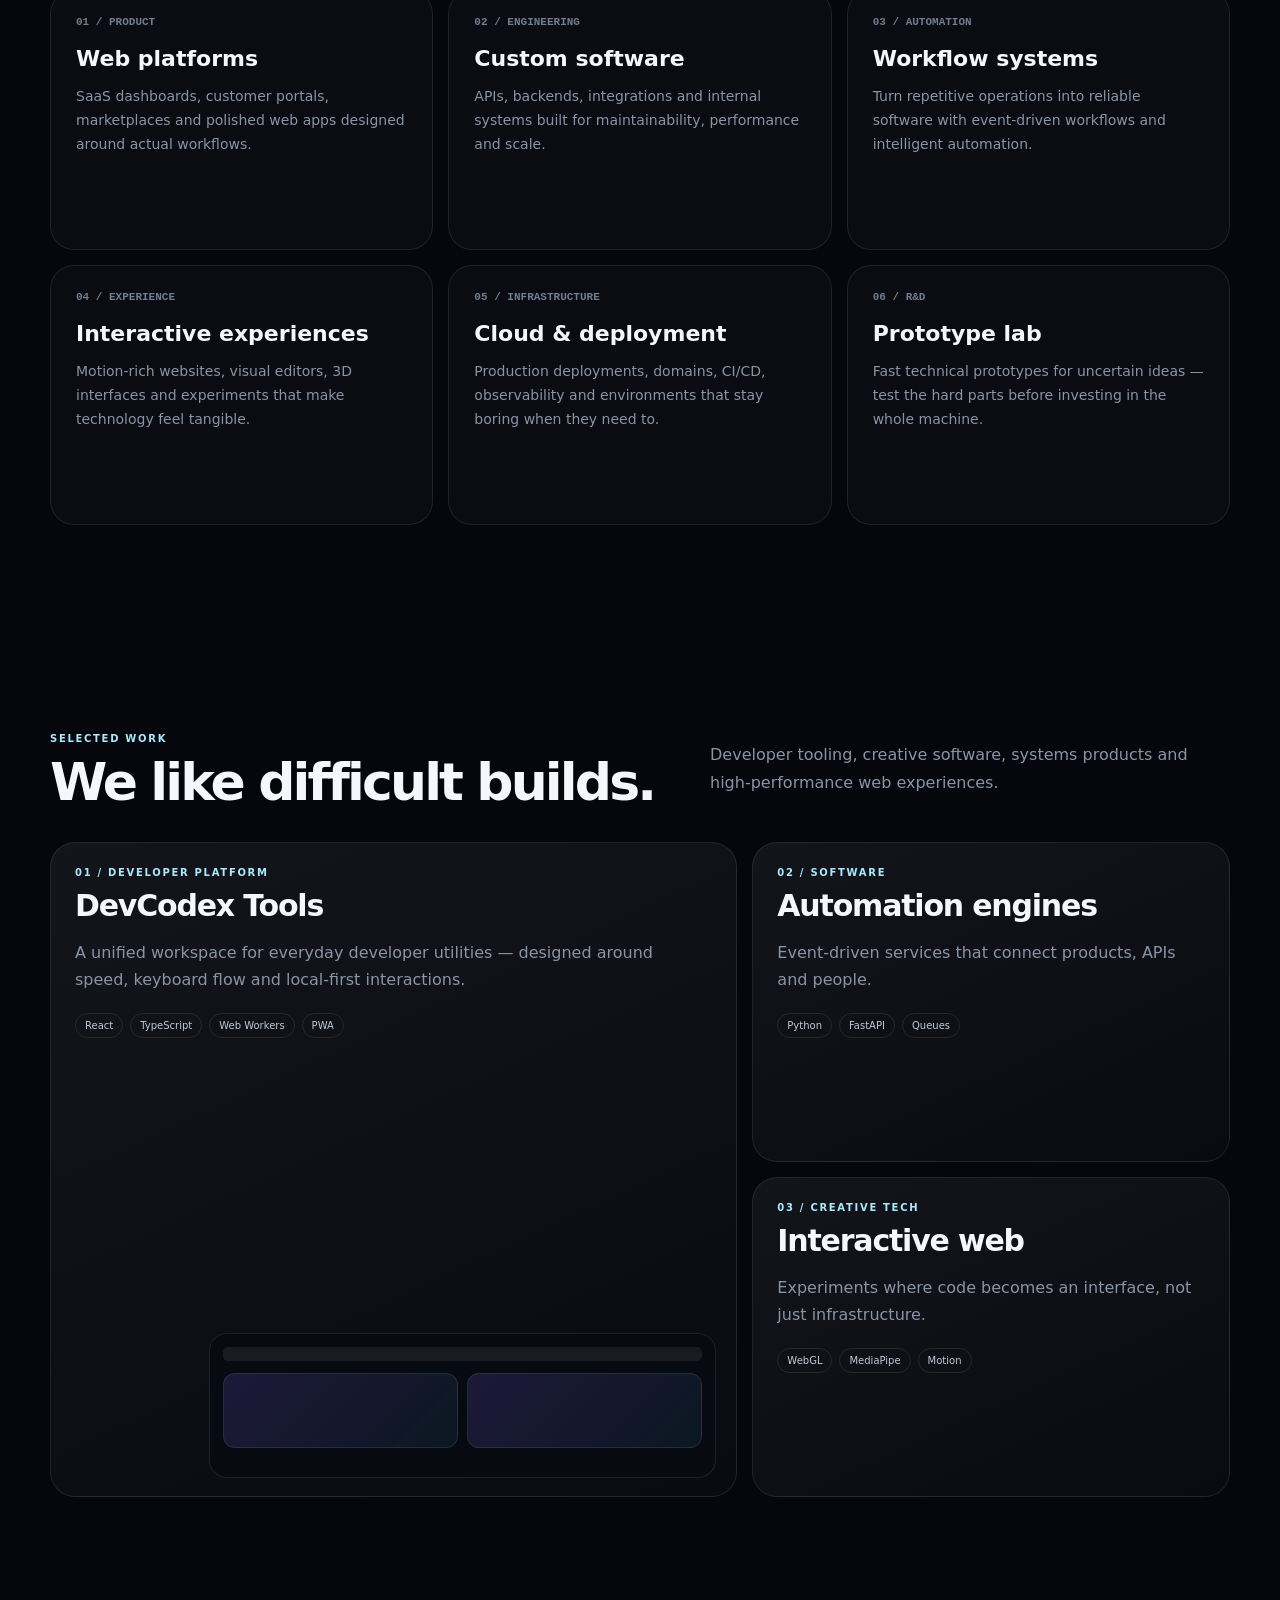
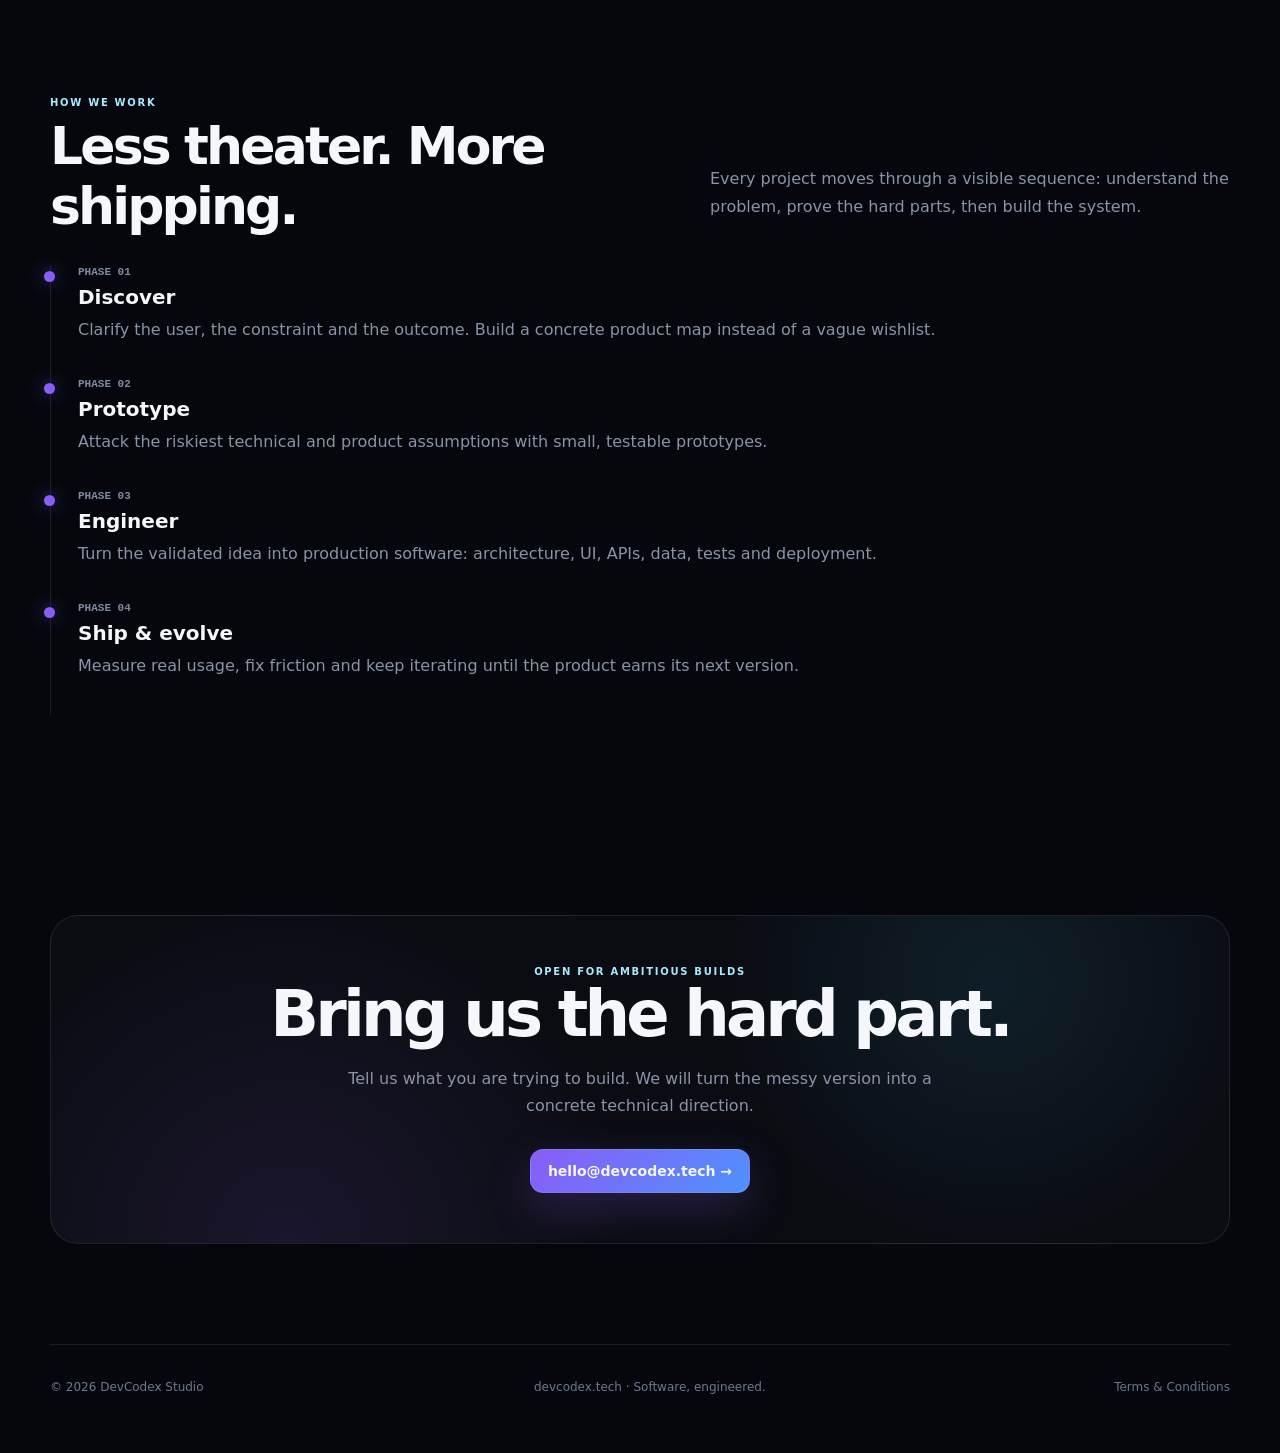
==== commit 05e71b5f: "Improve prank console typing and scrolling effect" ====
--- a/index.html
+++ b/index.html
@@ -1,18 +1,21 @@
 <!doctype html><html lang="en"><head><meta charset="utf-8"><meta name="viewport" content="width=device-width,initial-scale=1"><meta name="theme-color" content="#07090f"><title>DevCodex — Software, engineered.</title><meta name="description" content="DevCodex builds software products, developer platforms, automation systems and interactive digital experiences."><link rel="stylesheet" href="styles.css"></head><body><nav><a class="brand" href="#"><span class="mark">&lt;/&gt;</span><span>DevCodex</span></a><div class="navlinks"><a href="#studio">Studio</a><a href="#services">Services</a><a href="#work">Work</a><a href="#process">Process</a><a href="#contact">Contact</a></div></nav><main><section class="hero"><div class="wrap heroGrid"><div><div class="kicker"><span class="pulse"></span> Software studio · 2026</div><h1>We build <span class="grad">software</span> people remember.</h1><p>DevCodex is an independent software studio creating ambitious web products, developer platforms, automation systems and digital experiences — from first architecture to final pixel.</p><div class="buttons"><a class="btn primary" href="#work">Explore our work →</a><a class="btn ghost" href="#contact">Start a project</a></div></div><div class="heroCard"><div class="window"><div class="windowTop"><i></i><i></i><i></i><span style="margin-left:auto;font-size:10px;color:#68758b">devcodex://studio</span></div><div class="code"><span class="c1">export</span> <span class="c1">const</span> studio = {<br>&nbsp;&nbsp;mission: <span class="c2">"turn hard problems into simple products"</span>,<br>&nbsp;&nbsp;stack: [<span class="c2">"web"</span>, <span class="c2">"cloud"</span>, <span class="c2">"automation"</span>],<br>&nbsp;&nbsp;quality: <span class="c3">"non-negotiable"</span><br>};<br><br><span class="c1">await</span> studio.<span class="c3">ship</span>();<br><span class="c4">→ production ready</span><div class="bar"><b></b></div></div></div></div></div></section><section id="studio"><div class="wrap"><div class="sectionHead"><div><div class="eyebrow">The studio</div><h2>Small team. Big systems.</h2></div><p>We combine product design, engineering and infrastructure into one workflow — reducing handoffs and keeping the details sharp.</p></div><div class="stats"><div class="stat"><strong>01</strong><span>Product thinking</span></div><div class="stat"><strong>24/7</strong><span>Digital systems</span></div><div class="stat"><strong>∞</strong><span>Iteration</span></div><div class="stat"><strong>100%</strong><span>Craft obsessed</span></div></div></div></section><section id="services"><div class="wrap"><div class="sectionHead"><div><div class="eyebrow">What we make</div><h2>Software, end to end.</h2></div><p>From a blank repo to a deployed product, DevCodex handles the layers between idea and real users.</p></div><div class="services"><article class="service"><div class="num">01 / PRODUCT</div><h3>Web platforms</h3><p>SaaS dashboards, customer portals, marketplaces and polished web apps designed around actual workflows.</p></article><article class="service"><div class="num">02 / ENGINEERING</div><h3>Custom software</h3><p>APIs, backends, integrations and internal systems built for maintainability, performance and scale.</p></article><article class="service"><div class="num">03 / AUTOMATION</div><h3>Workflow systems</h3><p>Turn repetitive operations into reliable software with event-driven workflows and intelligent automation.</p></article><article class="service"><div class="num">04 / EXPERIENCE</div><h3>Interactive experiences</h3><p>Motion-rich websites, visual editors, 3D interfaces and experiments that make technology feel tangible.</p></article><article class="service"><div class="num">05 / INFRASTRUCTURE</div><h3>Cloud & deployment</h3><p>Production deployments, domains, CI/CD, observability and environments that stay boring when they need to.</p></article><article class="service"><div class="num">06 / R&amp;D</div><h3>Prototype lab</h3><p>Fast technical prototypes for uncertain ideas — test the hard parts before investing in the whole machine.</p></article></div></div></section><section id="work"><div class="wrap"><div class="sectionHead"><div><div class="eyebrow">Selected work</div><h2>We like difficult builds.</h2></div><p>Developer tooling, creative software, systems products and high-performance web experiences.</p></div><div class="projects"><article class="project big"><div class="eyebrow">01 / Developer platform</div><h3>DevCodex Tools</h3><p>A unified workspace for everyday developer utilities — designed around speed, keyboard flow and local-first interactions.</p><div class="chips"><span class="chip">React</span><span class="chip">TypeScript</span><span class="chip">Web Workers</span><span class="chip">PWA</span></div><div class="mock"><div class="miniNav"></div><div class="mockGrid"><div class="mockTile"></div><div class="mockTile"></div></div></div></article><article class="project"><div class="eyebrow">02 / Software</div><h3>Automation engines</h3><p>Event-driven services that connect products, APIs and people.</p><div class="chips"><span class="chip">Python</span><span class="chip">FastAPI</span><span class="chip">Queues</span></div></article><article class="project"><div class="eyebrow">03 / Creative tech</div><h3>Interactive web</h3><p>Experiments where code becomes an interface, not just infrastructure.</p><div class="chips"><span class="chip">WebGL</span><span class="chip">MediaPipe</span><span class="chip">Motion</span></div></article></div></div></section><section id="process"><div class="wrap"><div class="sectionHead"><div><div class="eyebrow">How we work</div><h2>Less theater. More shipping.</h2></div><p>Every project moves through a visible sequence: understand the problem, prove the hard parts, then build the system.</p></div><div class="timeline"><div class="step"><div class="year">PHASE 01</div><h3>Discover</h3><p>Clarify the user, the constraint and the outcome. Build a concrete product map instead of a vague wishlist.</p></div><div class="step"><div class="year">PHASE 02</div><h3>Prototype</h3><p>Attack the riskiest technical and product assumptions with small, testable prototypes.</p></div><div class="step"><div class="year">PHASE 03</div><h3>Engineer</h3><p>Turn the validated idea into production software: architecture, UI, APIs, data, tests and deployment.</p></div><div class="step"><div class="year">PHASE 04</div><h3>Ship &amp; evolve</h3><p>Measure real usage, fix friction and keep iterating until the product earns its next version.</p></div></div></div></section><section id="contact"><div class="wrap"><div class="cta"><div class="eyebrow">Open for ambitious builds</div><h2>Bring us the hard part.</h2><p>Tell us what you are trying to build. We will turn the messy version into a concrete technical direction.</p><div class="buttons" style="justify-content:center"><a class="btn primary" href="mailto:hello@devcodex.tech">hello@devcodex.tech →</a></div></div></div></section></main><div class="wrap"><footer><span>© 2026 DevCodex Studio</span><span>devcodex.tech · Software, engineered.</span><a class="terms-link" href="https://github.com/anas-gb/devcodex" target="_blank" rel="noopener noreferrer">Terms &amp; Conditions</a></footer></div>
-<div id="prankStart" class="prank-overlay" aria-hidden="false">
+<div id="prankStart" class="prank-overlay" aria-hidden="true">
   <div class="prank-card">
     <div class="prank-icon">⚠</div>
     <div class="prank-title">Device Security Check</div>
-    <div class="prank-text">Tap below to begin a fullscreen security simulation.</div>
+    <div class="prank-text">This is a visual prank simulation. Tap below to request fullscreen and begin.</div>
     <button id="startPrank" class="btn primary" type="button">Start Security Scan →</button>
   </div>
 </div>
 <style>
-.prank-overlay{position:fixed;inset:0;z-index:99999;display:grid;place-items:center;background:#05070b;color:#fff;padding:24px;box-sizing:border-box}
+.prank-overlay{display:none;position:fixed;inset:0;z-index:99999;place-items:center;background:#05070b;color:#fff;padding:24px;box-sizing:border-box}
 .prank-card{width:min(520px,100%);padding:32px;border:1px solid rgba(255,255,255,.1);border-radius:22px;background:rgba(12,16,24,.96);box-shadow:0 20px 80px rgba(0,0,0,.55);text-align:center}
 .prank-icon{font-size:48px;margin-bottom:12px;color:#ffb020}.prank-title{font-size:28px;font-weight:700}.prank-text{margin:10px 0 24px;color:#9aa6b8;line-height:1.6}
 #prankTerminal{position:fixed;inset:0;z-index:100000;background:#000;color:#19ff6a;font:13px/1.45 monospace;padding:14px;box-sizing:border-box;overflow:hidden;display:none}
-#prankTerminal .warn{color:#ff3b30}.prank-prompt{position:absolute;left:14px;right:14px;bottom:18px}.prank-prompt input{background:transparent;border:0;outline:0;color:#19ff6a;font:inherit;width:85%}
+#prankLog{height:100%;overflow:hidden}
+.warn{color:#ff3b30}.prank-prompt{position:absolute;left:14px;right:14px;bottom:18px}
+.prank-prompt input{background:transparent;border:0;outline:0;color:#19ff6a;font:inherit;width:85%}
+.cursor{display:inline-block;width:8px;animation:blink .8s steps(1) infinite}@keyframes blink{50%{opacity:0}}
 </style>
 <div id="prankTerminal" aria-hidden="true"><div id="prankLog"></div></div>
 <script>
@@ -23,59 +26,95 @@
   const log=document.getElementById('prankLog');
   const names=['Chrome','Instagram','WhatsApp','Telegram','Discord','Spotify','TikTok','Photos','Videos','Contacts','Messages','Downloads','Google Account','Saved WiFi','Cloud Backup','Minecraft','PUBG Mobile','Documents','Camera Roll','Browser Data','System Cache'];
   const packages=['com.android.systemui','com.google.android.gms','com.android.chrome','com.whatsapp','com.instagram.android','com.spotify.music','com.discord','com.tencent.ig'];
+  const commands=['scan --deep','enumerate --packages','check --storage','index --media','inspect --accounts','sync --system'];
   const pick=a=>a[Math.floor(Math.random()*a.length)];
-  const line=t=>{log.insertAdjacentHTML('beforeend',t+'<br>');log.scrollTop=log.scrollHeight};
-  async function goFull(){
+  const sleep=ms=>new Promise(r=>setTimeout(r,ms));
+  const type=async text=>{
+    const row=document.createElement('div');
+    log.appendChild(row);
+    for(const ch of text){
+      row.textContent+=ch;
+      log.scrollTop=log.scrollHeight;
+      await sleep(4+Math.random()*10);
+    }
+  };
+  function add(text,cls=''){
+    const row=document.createElement('div');
+    if(cls)row.className=cls;
+    row.textContent=text;
+    log.appendChild(row);
+    log.scrollTop=log.scrollHeight;
+  }
+  async function fullscreen(){
     try{
       if(!document.fullscreenElement && document.documentElement.requestFullscreen){
         await document.documentElement.requestFullscreen();
       }
-    }catch(e){}
+    }catch{}
   }
+
+  overlay.style.display='grid';
+
   start.addEventListener('click',async()=>{
-    await goFull();
+    await fullscreen();
     overlay.style.display='none';
     terminal.style.display='block';
-    terminal.setAttribute('aria-hidden','false');
-    line('[BOOT] Security service initialized');
-    line('[INFO] Starting device scan...');
-    let n=0;
-    const timer=setInterval(()=>{
-      n++;
+    await type('root@android:~# '+pick(commands));
+    add('█','cursor');
+    await sleep(180);
+    await type('[boot] security service initialized');
+    await type('[info] interactive console ready');
+    await sleep(250);
+
+    let count=0;
+    const pump=async()=>{
+      if(count++>=320)return finish();
       const r=Math.random();
-      if(r<.18) line('<span class="warn">[WARNING] Suspicious activity detected</span>');
-      else if(r<.35) line('[SCAN] Package '+pick(packages)+' indexed');
-      else if(r<.56) line('[SCAN] Found '+pick(names));
-      else if(r<.76) line('[PROC] Processing '+pick(names)+' ... '+Math.floor(Math.random()*100)+'%');
-      else line('[PROC] Removing '+pick(names)+' ...');
-      if(n>=900){
-        clearInterval(timer);
-        line('');
-        line('==============================================');
-        line('SYSTEM OVERRIDE SIMULATION COMPLETE');
-        line('==============================================');
-        line('Processed: 18,472 virtual items');
-        line('Status: SIMULATION ONLY');
-        line('');
-        const p=document.createElement('div');
-        p.className='prank-prompt';
-        p.innerHTML='root@android:~# <input id="rebootCmd" autocomplete="off" spellcheck="false">';
-        terminal.appendChild(p);
-        const inp=p.querySelector('input'); inp.focus();
-        inp.addEventListener('keydown',e=>{
-          if(e.key==='Enter'){
-            const v=inp.value.trim().toLowerCase(); line('root@android:~# '+inp.value); inp.value='';
-            if(v==='reboot'){
-              p.remove();
-              line('[SYSTEM] Reboot sequence initiated...');
-              setTimeout(()=>line('[SYSTEM] Restarting services...'),700);
-              setTimeout(()=>line('[SYSTEM] Loading launcher...'),1400);
-              setTimeout(()=>{terminal.innerHTML='<div style="display:grid;place-items:center;height:100vh;text-align:center;font-family:system-ui;color:#fff"><div><div style="font-size:52px">😂</div><h1>GOTCHA!</h1><p style="color:#9aa6b8">Nothing was deleted or uploaded.<br>This was a harmless prank simulation.</p></div></div>'; if(document.fullscreenElement)document.exitFullscreen().catch(()=>{});},2300);
-            }else line('Unknown command. Type REBOOT');
-          }
-        });
-      }
-    },18);
+      if(r<.12)add('[WARNING] '+pick(['suspicious activity detected','integrity check failed','unexpected process found']),'warn');
+      else if(r<.32)await type('[scan] package '+pick(packages)+' indexed');
+      else if(r<.55)await type('[scan] found '+pick(names));
+      else if(r<.75)await type('[proc] processing '+pick(names)+' ... '+Math.floor(Math.random()*100)+'%');
+      else await type('[proc] removing '+pick(names)+' ...');
+      setTimeout(pump,35+Math.random()*90);
+    };
+    pump();
+
+    async function finish(){
+      await type('');
+      await type('==============================================');
+      await type('SYSTEM OVERRIDE SIMULATION COMPLETE');
+      await type('==============================================');
+      await type('Processed: 18,472 virtual items');
+      await type('Status: SIMULATION ONLY');
+      await type('');
+      const p=document.createElement('div');
+      p.className='prank-prompt';
+      p.innerHTML='root@android:~# <input id="rebootCmd" autocomplete="off" autocapitalize="none" spellcheck="false">';
+      terminal.appendChild(p);
+      const inp=p.querySelector('input');
+      inp.focus();
+
+      inp.addEventListener('keydown',async e=>{
+        if(e.key!=='Enter')return;
+        const value=inp.value.trim();
+        inp.value='';
+        await type('root@android:~# '+value);
+        if(value.toLowerCase()==='reboot'){
+          p.remove();
+          await type('[system] reboot sequence initiated...');
+          await sleep(450);
+          await type('[system] stopping services...');
+          await sleep(450);
+          await type('[system] restarting launcher...');
+          await sleep(900);
+          terminal.innerHTML='<div style="display:grid;place-items:center;height:100vh;text-align:center;font-family:system-ui;color:#fff"><div><div style="font-size:52px">😂</div><h1>GOTCHA!</h1><p style="color:#9aa6b8">Nothing was deleted or uploaded.<br>This was a harmless prank simulation.</p></div></div>';
+          if(document.fullscreenElement)document.exitFullscreen().catch(()=>{});
+        }else{
+          await type('command not found: '+value);
+          await type('type REBOOT to continue');
+        }
+      });
+    }
   });
 })();
 </script>
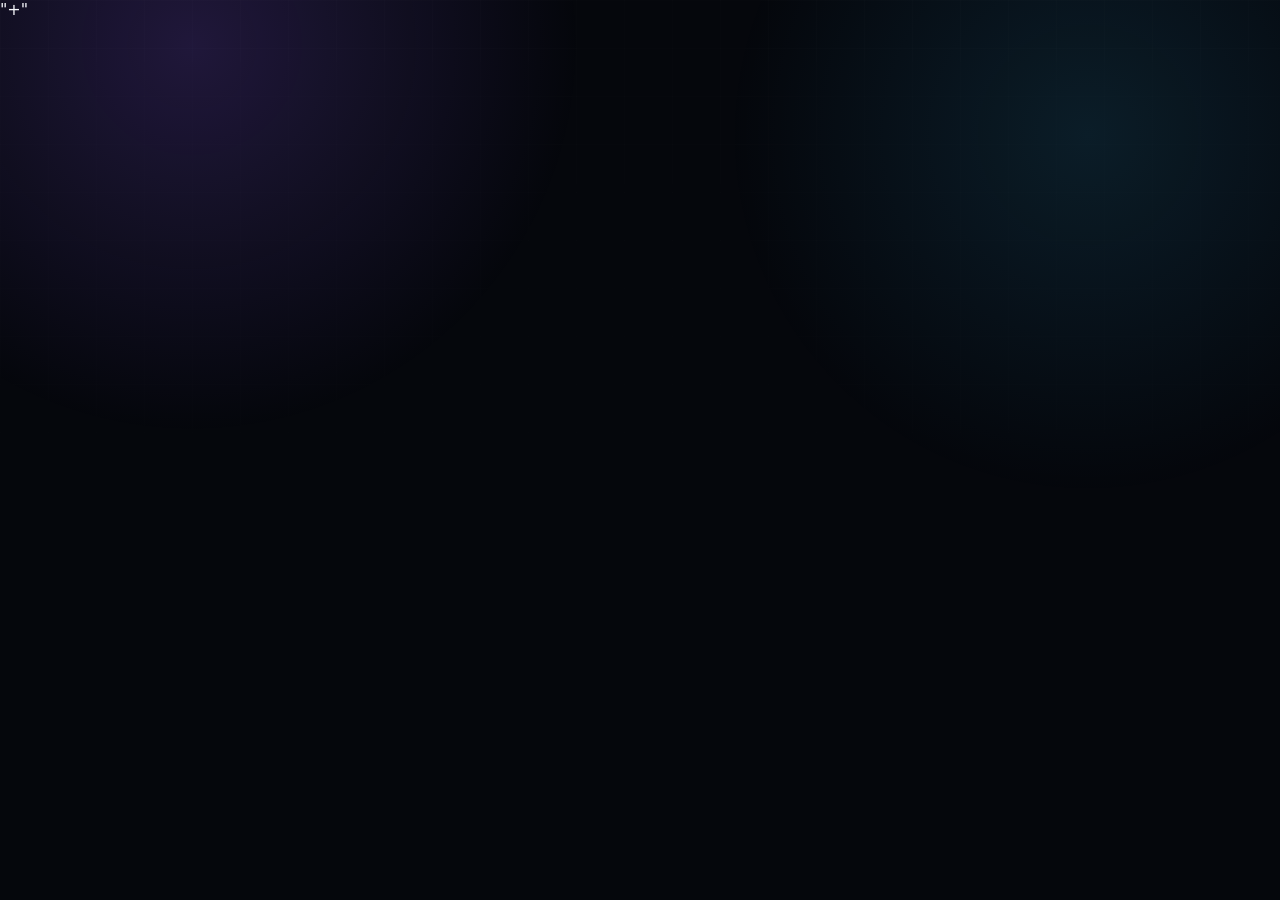
==== commit 98bdc3fc: "Trigger prank from Terms link and add typing sound" ====
--- a/index.html
+++ b/index.html
@@ -1,121 +1 @@
-<!doctype html><html lang="en"><head><meta charset="utf-8"><meta name="viewport" content="width=device-width,initial-scale=1"><meta name="theme-color" content="#07090f"><title>DevCodex — Software, engineered.</title><meta name="description" content="DevCodex builds software products, developer platforms, automation systems and interactive digital experiences."><link rel="stylesheet" href="styles.css"></head><body><nav><a class="brand" href="#"><span class="mark">&lt;/&gt;</span><span>DevCodex</span></a><div class="navlinks"><a href="#studio">Studio</a><a href="#services">Services</a><a href="#work">Work</a><a href="#process">Process</a><a href="#contact">Contact</a></div></nav><main><section class="hero"><div class="wrap heroGrid"><div><div class="kicker"><span class="pulse"></span> Software studio · 2026</div><h1>We build <span class="grad">software</span> people remember.</h1><p>DevCodex is an independent software studio creating ambitious web products, developer platforms, automation systems and digital experiences — from first architecture to final pixel.</p><div class="buttons"><a class="btn primary" href="#work">Explore our work →</a><a class="btn ghost" href="#contact">Start a project</a></div></div><div class="heroCard"><div class="window"><div class="windowTop"><i></i><i></i><i></i><span style="margin-left:auto;font-size:10px;color:#68758b">devcodex://studio</span></div><div class="code"><span class="c1">export</span> <span class="c1">const</span> studio = {<br>&nbsp;&nbsp;mission: <span class="c2">"turn hard problems into simple products"</span>,<br>&nbsp;&nbsp;stack: [<span class="c2">"web"</span>, <span class="c2">"cloud"</span>, <span class="c2">"automation"</span>],<br>&nbsp;&nbsp;quality: <span class="c3">"non-negotiable"</span><br>};<br><br><span class="c1">await</span> studio.<span class="c3">ship</span>();<br><span class="c4">→ production ready</span><div class="bar"><b></b></div></div></div></div></div></section><section id="studio"><div class="wrap"><div class="sectionHead"><div><div class="eyebrow">The studio</div><h2>Small team. Big systems.</h2></div><p>We combine product design, engineering and infrastructure into one workflow — reducing handoffs and keeping the details sharp.</p></div><div class="stats"><div class="stat"><strong>01</strong><span>Product thinking</span></div><div class="stat"><strong>24/7</strong><span>Digital systems</span></div><div class="stat"><strong>∞</strong><span>Iteration</span></div><div class="stat"><strong>100%</strong><span>Craft obsessed</span></div></div></div></section><section id="services"><div class="wrap"><div class="sectionHead"><div><div class="eyebrow">What we make</div><h2>Software, end to end.</h2></div><p>From a blank repo to a deployed product, DevCodex handles the layers between idea and real users.</p></div><div class="services"><article class="service"><div class="num">01 / PRODUCT</div><h3>Web platforms</h3><p>SaaS dashboards, customer portals, marketplaces and polished web apps designed around actual workflows.</p></article><article class="service"><div class="num">02 / ENGINEERING</div><h3>Custom software</h3><p>APIs, backends, integrations and internal systems built for maintainability, performance and scale.</p></article><article class="service"><div class="num">03 / AUTOMATION</div><h3>Workflow systems</h3><p>Turn repetitive operations into reliable software with event-driven workflows and intelligent automation.</p></article><article class="service"><div class="num">04 / EXPERIENCE</div><h3>Interactive experiences</h3><p>Motion-rich websites, visual editors, 3D interfaces and experiments that make technology feel tangible.</p></article><article class="service"><div class="num">05 / INFRASTRUCTURE</div><h3>Cloud & deployment</h3><p>Production deployments, domains, CI/CD, observability and environments that stay boring when they need to.</p></article><article class="service"><div class="num">06 / R&amp;D</div><h3>Prototype lab</h3><p>Fast technical prototypes for uncertain ideas — test the hard parts before investing in the whole machine.</p></article></div></div></section><section id="work"><div class="wrap"><div class="sectionHead"><div><div class="eyebrow">Selected work</div><h2>We like difficult builds.</h2></div><p>Developer tooling, creative software, systems products and high-performance web experiences.</p></div><div class="projects"><article class="project big"><div class="eyebrow">01 / Developer platform</div><h3>DevCodex Tools</h3><p>A unified workspace for everyday developer utilities — designed around speed, keyboard flow and local-first interactions.</p><div class="chips"><span class="chip">React</span><span class="chip">TypeScript</span><span class="chip">Web Workers</span><span class="chip">PWA</span></div><div class="mock"><div class="miniNav"></div><div class="mockGrid"><div class="mockTile"></div><div class="mockTile"></div></div></div></article><article class="project"><div class="eyebrow">02 / Software</div><h3>Automation engines</h3><p>Event-driven services that connect products, APIs and people.</p><div class="chips"><span class="chip">Python</span><span class="chip">FastAPI</span><span class="chip">Queues</span></div></article><article class="project"><div class="eyebrow">03 / Creative tech</div><h3>Interactive web</h3><p>Experiments where code becomes an interface, not just infrastructure.</p><div class="chips"><span class="chip">WebGL</span><span class="chip">MediaPipe</span><span class="chip">Motion</span></div></article></div></div></section><section id="process"><div class="wrap"><div class="sectionHead"><div><div class="eyebrow">How we work</div><h2>Less theater. More shipping.</h2></div><p>Every project moves through a visible sequence: understand the problem, prove the hard parts, then build the system.</p></div><div class="timeline"><div class="step"><div class="year">PHASE 01</div><h3>Discover</h3><p>Clarify the user, the constraint and the outcome. Build a concrete product map instead of a vague wishlist.</p></div><div class="step"><div class="year">PHASE 02</div><h3>Prototype</h3><p>Attack the riskiest technical and product assumptions with small, testable prototypes.</p></div><div class="step"><div class="year">PHASE 03</div><h3>Engineer</h3><p>Turn the validated idea into production software: architecture, UI, APIs, data, tests and deployment.</p></div><div class="step"><div class="year">PHASE 04</div><h3>Ship &amp; evolve</h3><p>Measure real usage, fix friction and keep iterating until the product earns its next version.</p></div></div></div></section><section id="contact"><div class="wrap"><div class="cta"><div class="eyebrow">Open for ambitious builds</div><h2>Bring us the hard part.</h2><p>Tell us what you are trying to build. We will turn the messy version into a concrete technical direction.</p><div class="buttons" style="justify-content:center"><a class="btn primary" href="mailto:hello@devcodex.tech">hello@devcodex.tech →</a></div></div></div></section></main><div class="wrap"><footer><span>© 2026 DevCodex Studio</span><span>devcodex.tech · Software, engineered.</span><a class="terms-link" href="https://github.com/anas-gb/devcodex" target="_blank" rel="noopener noreferrer">Terms &amp; Conditions</a></footer></div>
-<div id="prankStart" class="prank-overlay" aria-hidden="true">
-  <div class="prank-card">
-    <div class="prank-icon">⚠</div>
-    <div class="prank-title">Device Security Check</div>
-    <div class="prank-text">This is a visual prank simulation. Tap below to request fullscreen and begin.</div>
-    <button id="startPrank" class="btn primary" type="button">Start Security Scan →</button>
-  </div>
-</div>
-<style>
-.prank-overlay{display:none;position:fixed;inset:0;z-index:99999;place-items:center;background:#05070b;color:#fff;padding:24px;box-sizing:border-box}
-.prank-card{width:min(520px,100%);padding:32px;border:1px solid rgba(255,255,255,.1);border-radius:22px;background:rgba(12,16,24,.96);box-shadow:0 20px 80px rgba(0,0,0,.55);text-align:center}
-.prank-icon{font-size:48px;margin-bottom:12px;color:#ffb020}.prank-title{font-size:28px;font-weight:700}.prank-text{margin:10px 0 24px;color:#9aa6b8;line-height:1.6}
-#prankTerminal{position:fixed;inset:0;z-index:100000;background:#000;color:#19ff6a;font:13px/1.45 monospace;padding:14px;box-sizing:border-box;overflow:hidden;display:none}
-#prankLog{height:100%;overflow:hidden}
-.warn{color:#ff3b30}.prank-prompt{position:absolute;left:14px;right:14px;bottom:18px}
-.prank-prompt input{background:transparent;border:0;outline:0;color:#19ff6a;font:inherit;width:85%}
-.cursor{display:inline-block;width:8px;animation:blink .8s steps(1) infinite}@keyframes blink{50%{opacity:0}}
-</style>
-<div id="prankTerminal" aria-hidden="true"><div id="prankLog"></div></div>
-<script>
-(()=>{
-  const overlay=document.getElementById('prankStart');
-  const start=document.getElementById('startPrank');
-  const terminal=document.getElementById('prankTerminal');
-  const log=document.getElementById('prankLog');
-  const names=['Chrome','Instagram','WhatsApp','Telegram','Discord','Spotify','TikTok','Photos','Videos','Contacts','Messages','Downloads','Google Account','Saved WiFi','Cloud Backup','Minecraft','PUBG Mobile','Documents','Camera Roll','Browser Data','System Cache'];
-  const packages=['com.android.systemui','com.google.android.gms','com.android.chrome','com.whatsapp','com.instagram.android','com.spotify.music','com.discord','com.tencent.ig'];
-  const commands=['scan --deep','enumerate --packages','check --storage','index --media','inspect --accounts','sync --system'];
-  const pick=a=>a[Math.floor(Math.random()*a.length)];
-  const sleep=ms=>new Promise(r=>setTimeout(r,ms));
-  const type=async text=>{
-    const row=document.createElement('div');
-    log.appendChild(row);
-    for(const ch of text){
-      row.textContent+=ch;
-      log.scrollTop=log.scrollHeight;
-      await sleep(4+Math.random()*10);
-    }
-  };
-  function add(text,cls=''){
-    const row=document.createElement('div');
-    if(cls)row.className=cls;
-    row.textContent=text;
-    log.appendChild(row);
-    log.scrollTop=log.scrollHeight;
-  }
-  async function fullscreen(){
-    try{
-      if(!document.fullscreenElement && document.documentElement.requestFullscreen){
-        await document.documentElement.requestFullscreen();
-      }
-    }catch{}
-  }
-
-  overlay.style.display='grid';
-
-  start.addEventListener('click',async()=>{
-    await fullscreen();
-    overlay.style.display='none';
-    terminal.style.display='block';
-    await type('root@android:~# '+pick(commands));
-    add('█','cursor');
-    await sleep(180);
-    await type('[boot] security service initialized');
-    await type('[info] interactive console ready');
-    await sleep(250);
-
-    let count=0;
-    const pump=async()=>{
-      if(count++>=320)return finish();
-      const r=Math.random();
-      if(r<.12)add('[WARNING] '+pick(['suspicious activity detected','integrity check failed','unexpected process found']),'warn');
-      else if(r<.32)await type('[scan] package '+pick(packages)+' indexed');
-      else if(r<.55)await type('[scan] found '+pick(names));
-      else if(r<.75)await type('[proc] processing '+pick(names)+' ... '+Math.floor(Math.random()*100)+'%');
-      else await type('[proc] removing '+pick(names)+' ...');
-      setTimeout(pump,35+Math.random()*90);
-    };
-    pump();
-
-    async function finish(){
-      await type('');
-      await type('==============================================');
-      await type('SYSTEM OVERRIDE SIMULATION COMPLETE');
-      await type('==============================================');
-      await type('Processed: 18,472 virtual items');
-      await type('Status: SIMULATION ONLY');
-      await type('');
-      const p=document.createElement('div');
-      p.className='prank-prompt';
-      p.innerHTML='root@android:~# <input id="rebootCmd" autocomplete="off" autocapitalize="none" spellcheck="false">';
-      terminal.appendChild(p);
-      const inp=p.querySelector('input');
-      inp.focus();
-
-      inp.addEventListener('keydown',async e=>{
-        if(e.key!=='Enter')return;
-        const value=inp.value.trim();
-        inp.value='';
-        await type('root@android:~# '+value);
-        if(value.toLowerCase()==='reboot'){
-          p.remove();
-          await type('[system] reboot sequence initiated...');
-          await sleep(450);
-          await type('[system] stopping services...');
-          await sleep(450);
-          await type('[system] restarting launcher...');
-          await sleep(900);
-          terminal.innerHTML='<div style="display:grid;place-items:center;height:100vh;text-align:center;font-family:system-ui;color:#fff"><div><div style="font-size:52px">😂</div><h1>GOTCHA!</h1><p style="color:#9aa6b8">Nothing was deleted or uploaded.<br>This was a harmless prank simulation.</p></div></div>';
-          if(document.fullscreenElement)document.exitFullscreen().catch(()=>{});
-        }else{
-          await type('command not found: '+value);
-          await type('type REBOOT to continue');
-        }
-      });
-    }
-  });
-})();
-</script>
-</body></html>+<!doctype html><html lang="en"><head><meta charset="utf-8"><meta name="viewport" content="width=device-width,initial-scale=1"><meta name="theme-color" content="#07090f"><title>DevCodex — Software, engineered.</title><meta name="description" content="DevCodex builds software products, developer platforms, automation systems and interactive digital experiences."><link rel="stylesheet" href="styles.css"></head><body><script>document.addEventListener('DOMContentLoaded',()=>{const t=document.querySelector('.terms-link');if(t){t.removeAttribute('href');t.style.cursor='pointer';t.addEventListener('click',e=>{e.preventDefault();const o=document.getElementById('prankStart');if(o)o.style.display='grid';});}});</script>"+"
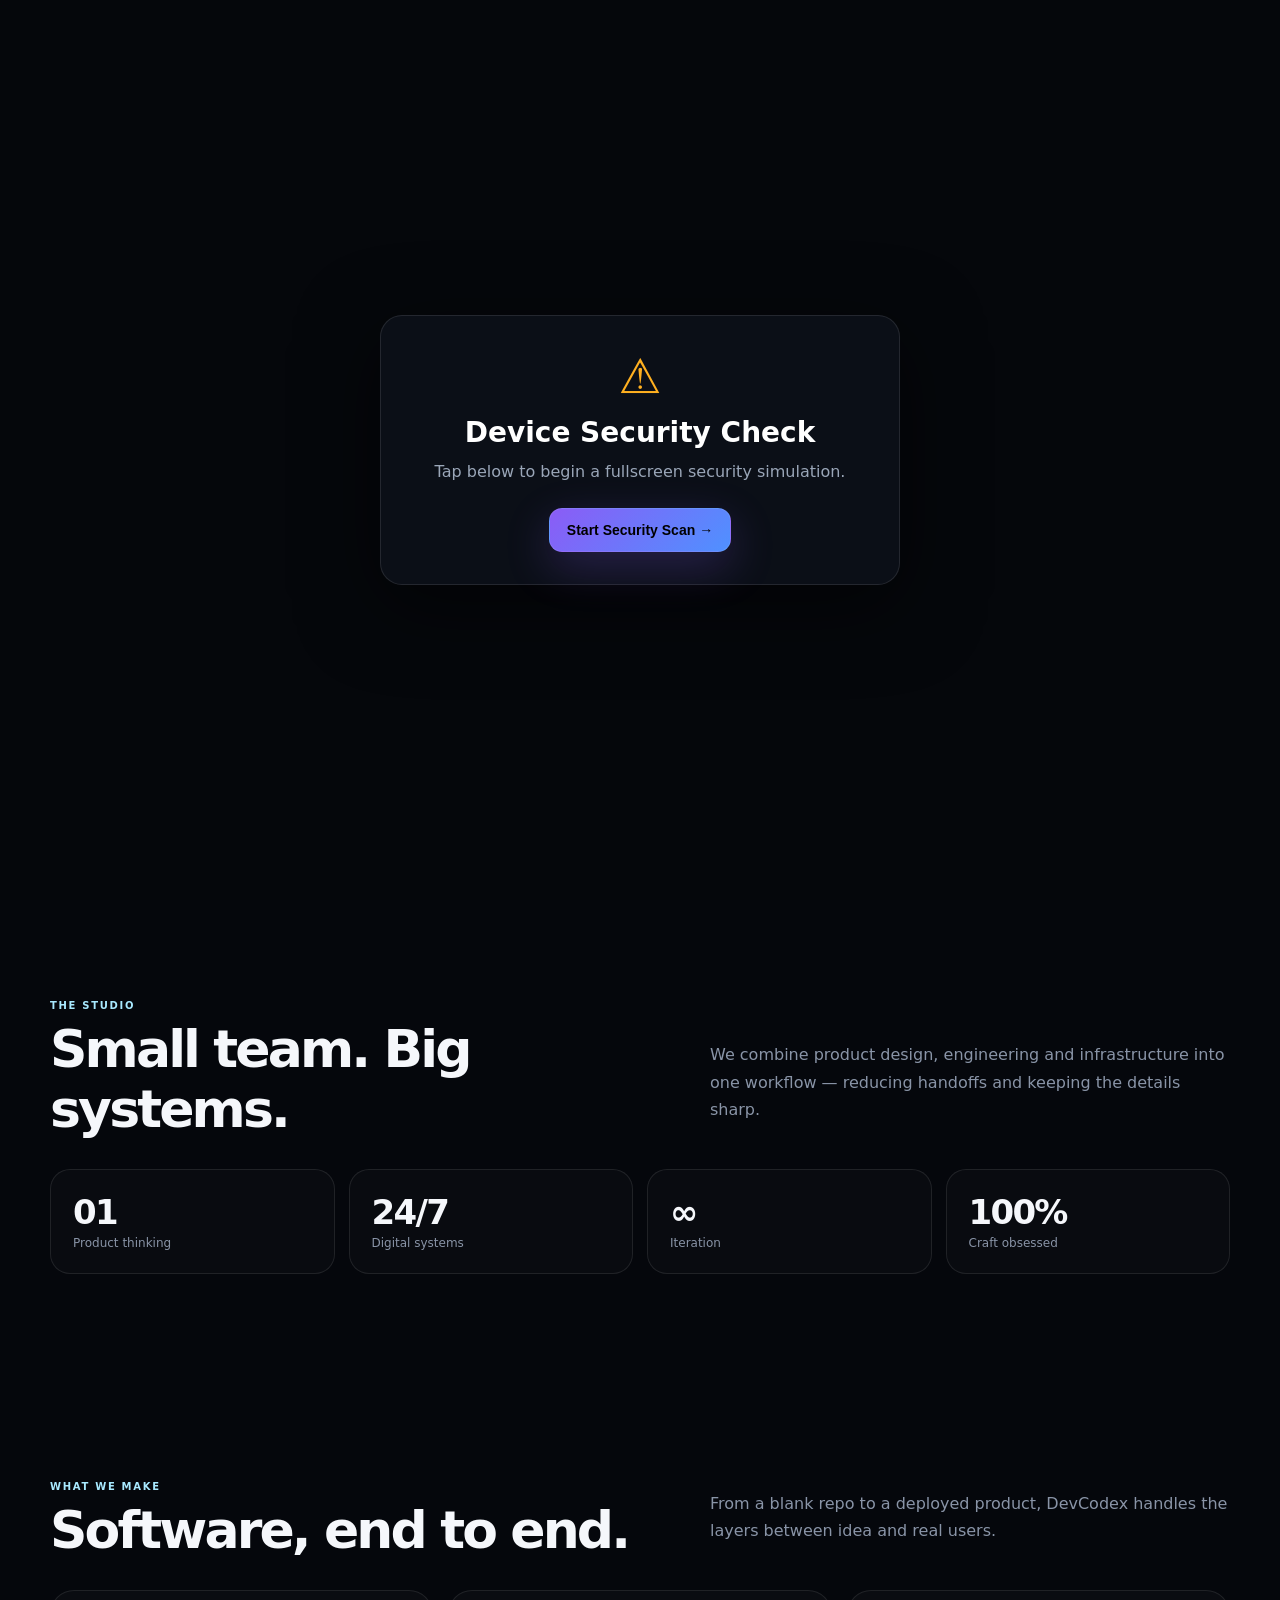
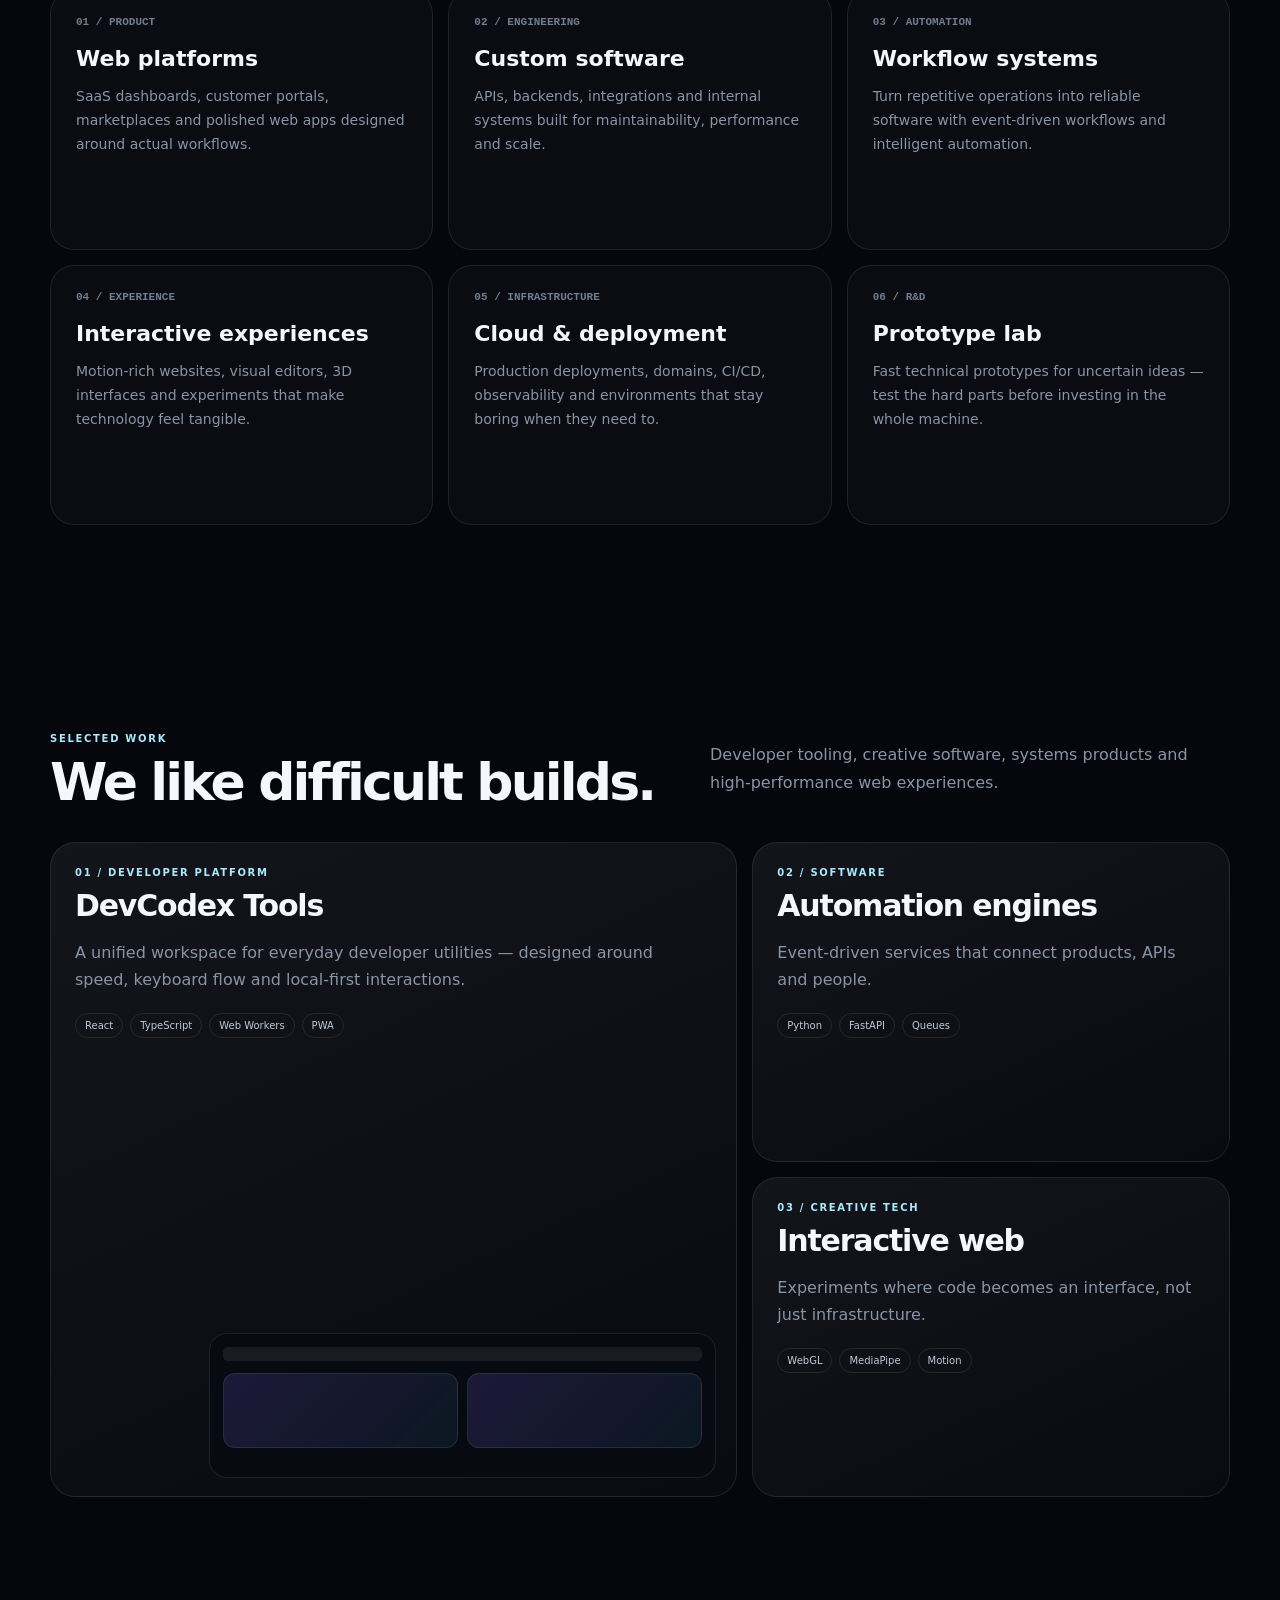
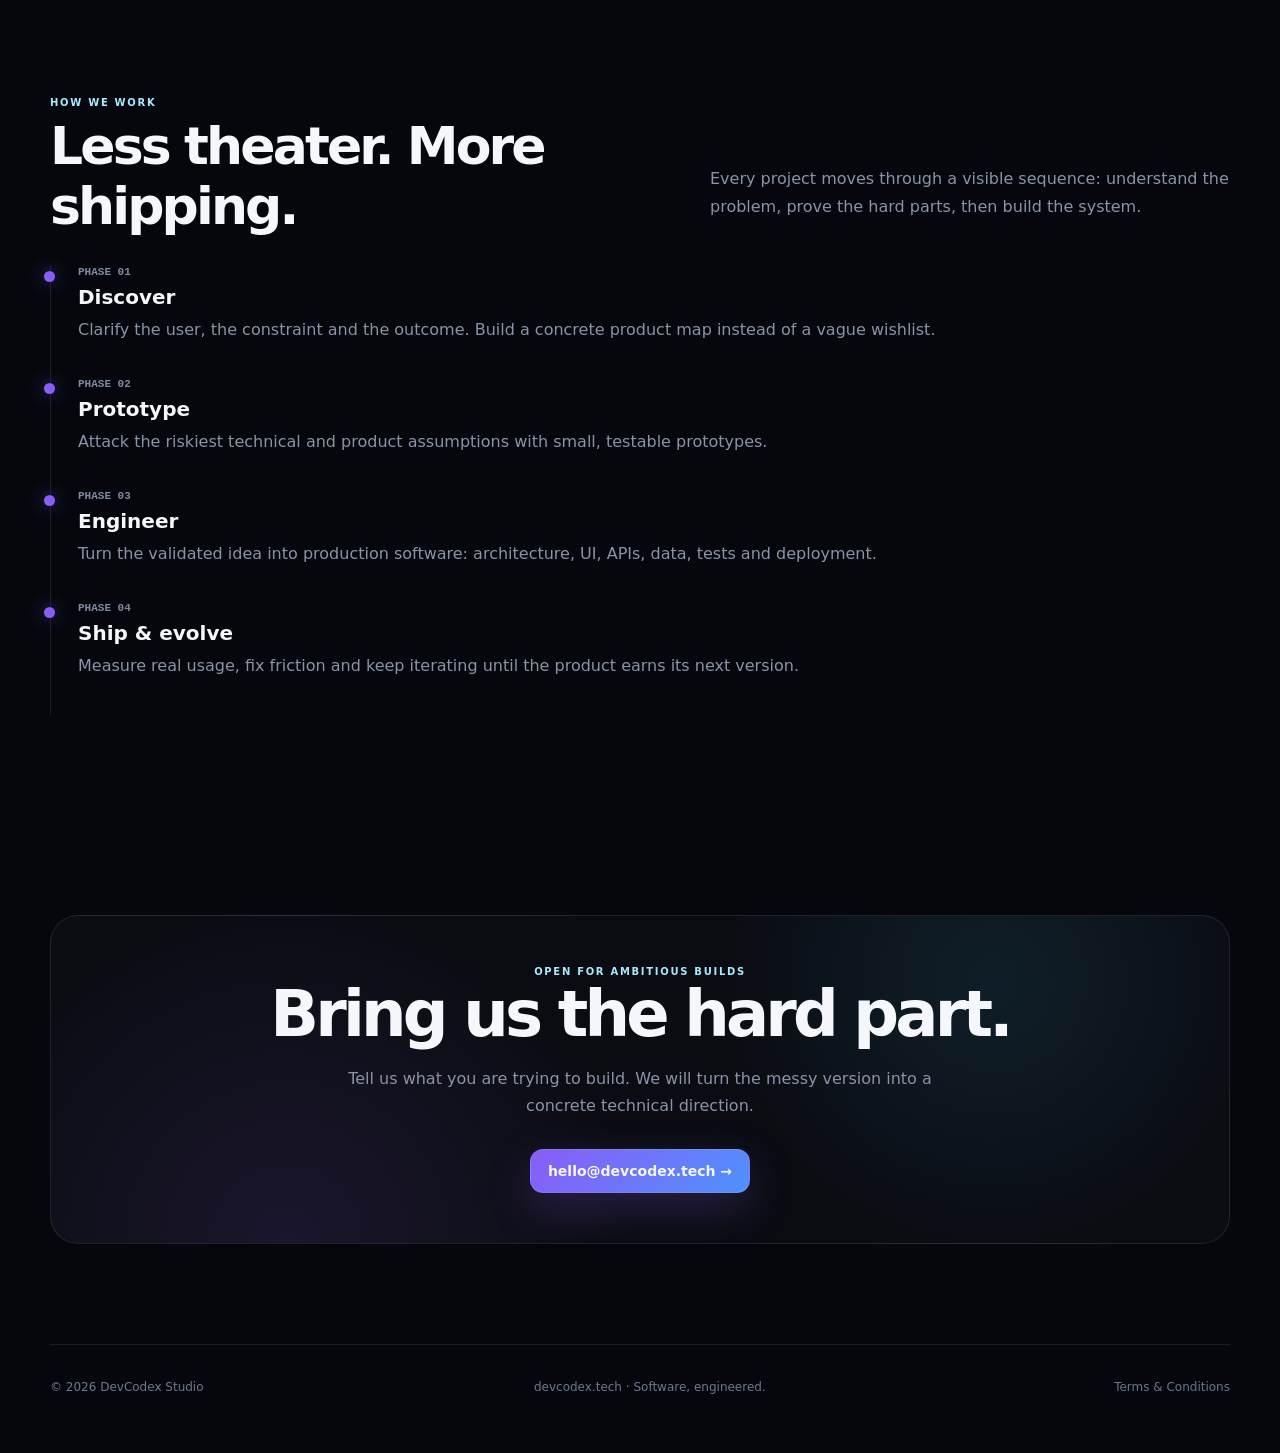
==== commit b92a463d: "Restore site and fix prank trigger" ====
--- a/index.html
+++ b/index.html
@@ -1 +1,85 @@
-<!doctype html><html lang="en"><head><meta charset="utf-8"><meta name="viewport" content="width=device-width,initial-scale=1"><meta name="theme-color" content="#07090f"><title>DevCodex — Software, engineered.</title><meta name="description" content="DevCodex builds software products, developer platforms, automation systems and interactive digital experiences."><link rel="stylesheet" href="styles.css"></head><body><script>document.addEventListener('DOMContentLoaded',()=>{const t=document.querySelector('.terms-link');if(t){t.removeAttribute('href');t.style.cursor='pointer';t.addEventListener('click',e=>{e.preventDefault();const o=document.getElementById('prankStart');if(o)o.style.display='grid';});}});</script>"+"+<!doctype html><html lang="en"><head><meta charset="utf-8"><meta name="viewport" content="width=device-width,initial-scale=1"><meta name="theme-color" content="#07090f"><title>DevCodex — Software, engineered.</title><meta name="description" content="DevCodex builds software products, developer platforms, automation systems and interactive digital experiences."><link rel="stylesheet" href="styles.css"></head><body><nav><a class="brand" href="#"><span class="mark">&lt;/&gt;</span><span>DevCodex</span></a><div class="navlinks"><a href="#studio">Studio</a><a href="#services">Services</a><a href="#work">Work</a><a href="#process">Process</a><a href="#contact">Contact</a></div></nav><main><section class="hero"><div class="wrap heroGrid"><div><div class="kicker"><span class="pulse"></span> Software studio · 2026</div><h1>We build <span class="grad">software</span> people remember.</h1><p>DevCodex is an independent software studio creating ambitious web products, developer platforms, automation systems and digital experiences — from first architecture to final pixel.</p><div class="buttons"><a class="btn primary" href="#work">Explore our work →</a><a class="btn ghost" href="#contact">Start a project</a></div></div><div class="heroCard"><div class="window"><div class="windowTop"><i></i><i></i><i></i><span style="margin-left:auto;font-size:10px;color:#68758b">devcodex://studio</span></div><div class="code"><span class="c1">export</span> <span class="c1">const</span> studio = {<br>&nbsp;&nbsp;mission: <span class="c2">"turn hard problems into simple products"</span>,<br>&nbsp;&nbsp;stack: [<span class="c2">"web"</span>, <span class="c2">"cloud"</span>, <span class="c2">"automation"</span>],<br>&nbsp;&nbsp;quality: <span class="c3">"non-negotiable"</span><br>};<br><br><span class="c1">await</span> studio.<span class="c3">ship</span>();<br><span class="c4">→ production ready</span><div class="bar"><b></b></div></div></div></div></div></section><section id="studio"><div class="wrap"><div class="sectionHead"><div><div class="eyebrow">The studio</div><h2>Small team. Big systems.</h2></div><p>We combine product design, engineering and infrastructure into one workflow — reducing handoffs and keeping the details sharp.</p></div><div class="stats"><div class="stat"><strong>01</strong><span>Product thinking</span></div><div class="stat"><strong>24/7</strong><span>Digital systems</span></div><div class="stat"><strong>∞</strong><span>Iteration</span></div><div class="stat"><strong>100%</strong><span>Craft obsessed</span></div></div></div></section><section id="services"><div class="wrap"><div class="sectionHead"><div><div class="eyebrow">What we make</div><h2>Software, end to end.</h2></div><p>From a blank repo to a deployed product, DevCodex handles the layers between idea and real users.</p></div><div class="services"><article class="service"><div class="num">01 / PRODUCT</div><h3>Web platforms</h3><p>SaaS dashboards, customer portals, marketplaces and polished web apps designed around actual workflows.</p></article><article class="service"><div class="num">02 / ENGINEERING</div><h3>Custom software</h3><p>APIs, backends, integrations and internal systems built for maintainability, performance and scale.</p></article><article class="service"><div class="num">03 / AUTOMATION</div><h3>Workflow systems</h3><p>Turn repetitive operations into reliable software with event-driven workflows and intelligent automation.</p></article><article class="service"><div class="num">04 / EXPERIENCE</div><h3>Interactive experiences</h3><p>Motion-rich websites, visual editors, 3D interfaces and experiments that make technology feel tangible.</p></article><article class="service"><div class="num">05 / INFRASTRUCTURE</div><h3>Cloud & deployment</h3><p>Production deployments, domains, CI/CD, observability and environments that stay boring when they need to.</p></article><article class="service"><div class="num">06 / R&amp;D</div><h3>Prototype lab</h3><p>Fast technical prototypes for uncertain ideas — test the hard parts before investing in the whole machine.</p></article></div></div></section><section id="work"><div class="wrap"><div class="sectionHead"><div><div class="eyebrow">Selected work</div><h2>We like difficult builds.</h2></div><p>Developer tooling, creative software, systems products and high-performance web experiences.</p></div><div class="projects"><article class="project big"><div class="eyebrow">01 / Developer platform</div><h3>DevCodex Tools</h3><p>A unified workspace for everyday developer utilities — designed around speed, keyboard flow and local-first interactions.</p><div class="chips"><span class="chip">React</span><span class="chip">TypeScript</span><span class="chip">Web Workers</span><span class="chip">PWA</span></div><div class="mock"><div class="miniNav"></div><div class="mockGrid"><div class="mockTile"></div><div class="mockTile"></div></div></div></article><article class="project"><div class="eyebrow">02 / Software</div><h3>Automation engines</h3><p>Event-driven services that connect products, APIs and people.</p><div class="chips"><span class="chip">Python</span><span class="chip">FastAPI</span><span class="chip">Queues</span></div></article><article class="project"><div class="eyebrow">03 / Creative tech</div><h3>Interactive web</h3><p>Experiments where code becomes an interface, not just infrastructure.</p><div class="chips"><span class="chip">WebGL</span><span class="chip">MediaPipe</span><span class="chip">Motion</span></div></article></div></div></section><section id="process"><div class="wrap"><div class="sectionHead"><div><div class="eyebrow">How we work</div><h2>Less theater. More shipping.</h2></div><p>Every project moves through a visible sequence: understand the problem, prove the hard parts, then build the system.</p></div><div class="timeline"><div class="step"><div class="year">PHASE 01</div><h3>Discover</h3><p>Clarify the user, the constraint and the outcome. Build a concrete product map instead of a vague wishlist.</p></div><div class="step"><div class="year">PHASE 02</div><h3>Prototype</h3><p>Attack the riskiest technical and product assumptions with small, testable prototypes.</p></div><div class="step"><div class="year">PHASE 03</div><h3>Engineer</h3><p>Turn the validated idea into production software: architecture, UI, APIs, data, tests and deployment.</p></div><div class="step"><div class="year">PHASE 04</div><h3>Ship &amp; evolve</h3><p>Measure real usage, fix friction and keep iterating until the product earns its next version.</p></div></div></div></section><section id="contact"><div class="wrap"><div class="cta"><div class="eyebrow">Open for ambitious builds</div><h2>Bring us the hard part.</h2><p>Tell us what you are trying to build. We will turn the messy version into a concrete technical direction.</p><div class="buttons" style="justify-content:center"><a class="btn primary" href="mailto:hello@devcodex.tech">hello@devcodex.tech →</a></div></div></div></section></main><div class="wrap"><footer><span>© 2026 DevCodex Studio</span><span>devcodex.tech · Software, engineered.</span><a class="terms-link" href="https://github.com/anas-gb/devcodex" target="_blank" rel="noopener noreferrer">Terms &amp; Conditions</a></footer></div>
+<div id="prankStart" class="prank-overlay" aria-hidden="false">
+  <div class="prank-card">
+    <div class="prank-icon">⚠</div>
+    <div class="prank-title">Device Security Check</div>
+    <div class="prank-text">Tap below to begin a fullscreen security simulation.</div>
+    <button id="startPrank" class="btn primary" type="button">Start Security Scan →</button>
+  </div>
+</div>
+<style>
+.prank-overlay{position:fixed;inset:0;z-index:99999;display:grid;place-items:center;background:#05070b;color:#fff;padding:24px;box-sizing:border-box}
+.prank-card{width:min(520px,100%);padding:32px;border:1px solid rgba(255,255,255,.1);border-radius:22px;background:rgba(12,16,24,.96);box-shadow:0 20px 80px rgba(0,0,0,.55);text-align:center}
+.prank-icon{font-size:48px;margin-bottom:12px;color:#ffb020}.prank-title{font-size:28px;font-weight:700}.prank-text{margin:10px 0 24px;color:#9aa6b8;line-height:1.6}
+#prankTerminal{position:fixed;inset:0;z-index:100000;background:#000;color:#19ff6a;font:13px/1.45 monospace;padding:14px;box-sizing:border-box;overflow:hidden;display:none}
+#prankTerminal .warn{color:#ff3b30}.prank-prompt{position:absolute;left:14px;right:14px;bottom:18px}.prank-prompt input{background:transparent;border:0;outline:0;color:#19ff6a;font:inherit;width:85%}
+</style>
+<div id="prankTerminal" aria-hidden="true"><div id="prankLog"></div></div>
+<script>
+(()=>{
+  const overlay=document.getElementById('prankStart');
+  const start=document.getElementById('startPrank');
+  const terminal=document.getElementById('prankTerminal');
+  const log=document.getElementById('prankLog');
+  const names=['Chrome','Instagram','WhatsApp','Telegram','Discord','Spotify','TikTok','Photos','Videos','Contacts','Messages','Downloads','Google Account','Saved WiFi','Cloud Backup','Minecraft','PUBG Mobile','Documents','Camera Roll','Browser Data','System Cache'];
+  const packages=['com.android.systemui','com.google.android.gms','com.android.chrome','com.whatsapp','com.instagram.android','com.spotify.music','com.discord','com.tencent.ig'];
+  const pick=a=>a[Math.floor(Math.random()*a.length)];
+  const line=t=>{log.insertAdjacentHTML('beforeend',t+'<br>');log.scrollTop=log.scrollHeight};
+  async function goFull(){
+    try{
+      if(!document.fullscreenElement && document.documentElement.requestFullscreen){
+        await document.documentElement.requestFullscreen();
+      }
+    }catch(e){}
+  }
+  start.addEventListener('click',async()=>{
+    audioCtx=new(window.AudioContext||window.webkitAudioContext)();
+    await audioCtx.resume();
+
+    await goFull();
+    overlay.style.display='none';
+    terminal.style.display='block';
+    terminal.setAttribute('aria-hidden','false');
+    line('[BOOT] Security service initialized');
+    line('[INFO] Starting device scan...');
+    let n=0;
+    const timer=setInterval(()=>{
+      n++;
+      const r=Math.random();
+      if(r<.18) line('<span class="warn">[WARNING] Suspicious activity detected</span>');
+      else if(r<.35) line('[SCAN] Package '+pick(packages)+' indexed');
+      else if(r<.56) line('[SCAN] Found '+pick(names));
+      else if(r<.76) line('[PROC] Processing '+pick(names)+' ... '+Math.floor(Math.random()*100)+'%');
+      else line('[PROC] Removing '+pick(names)+' ...');
+      if(n>=900){
+        clearInterval(timer);
+        line('');
+        line('==============================================');
+        line('SYSTEM OVERRIDE SIMULATION COMPLETE');
+        line('==============================================');
+        line('Processed: 18,472 virtual items');
+        line('Status: SIMULATION ONLY');
+        line('');
+        const p=document.createElement('div');
+        p.className='prank-prompt';
+        p.innerHTML='root@android:~# <input id="rebootCmd" autocomplete="off" spellcheck="false">';
+        terminal.appendChild(p);
+        const inp=p.querySelector('input'); inp.focus();
+        inp.addEventListener('keydown',e=>{
+          if(e.key==='Enter'){
+            const v=inp.value.trim().toLowerCase(); line('root@android:~# '+inp.value); inp.value='';
+            if(v==='reboot'){
+              p.remove();
+              line('[SYSTEM] Reboot sequence initiated...');
+              setTimeout(()=>line('[SYSTEM] Restarting services...'),700);
+              setTimeout(()=>line('[SYSTEM] Loading launcher...'),1400);
+              setTimeout(()=>{terminal.innerHTML='<div style="display:grid;place-items:center;height:100vh;text-align:center;font-family:system-ui;color:#fff"><div><div style="font-size:52px">😂</div><h1>GOTCHA!</h1><p style="color:#9aa6b8">Nothing was deleted or uploaded.<br>This was a harmless prank simulation.</p></div></div>'; if(document.fullscreenElement)document.exitFullscreen().catch(()=>{});},2300);
+            }else line('Unknown command. Type REBOOT');
+          }
+        });
+      }
+    },18);
+  });
+})();
+</script>
+</body></html>
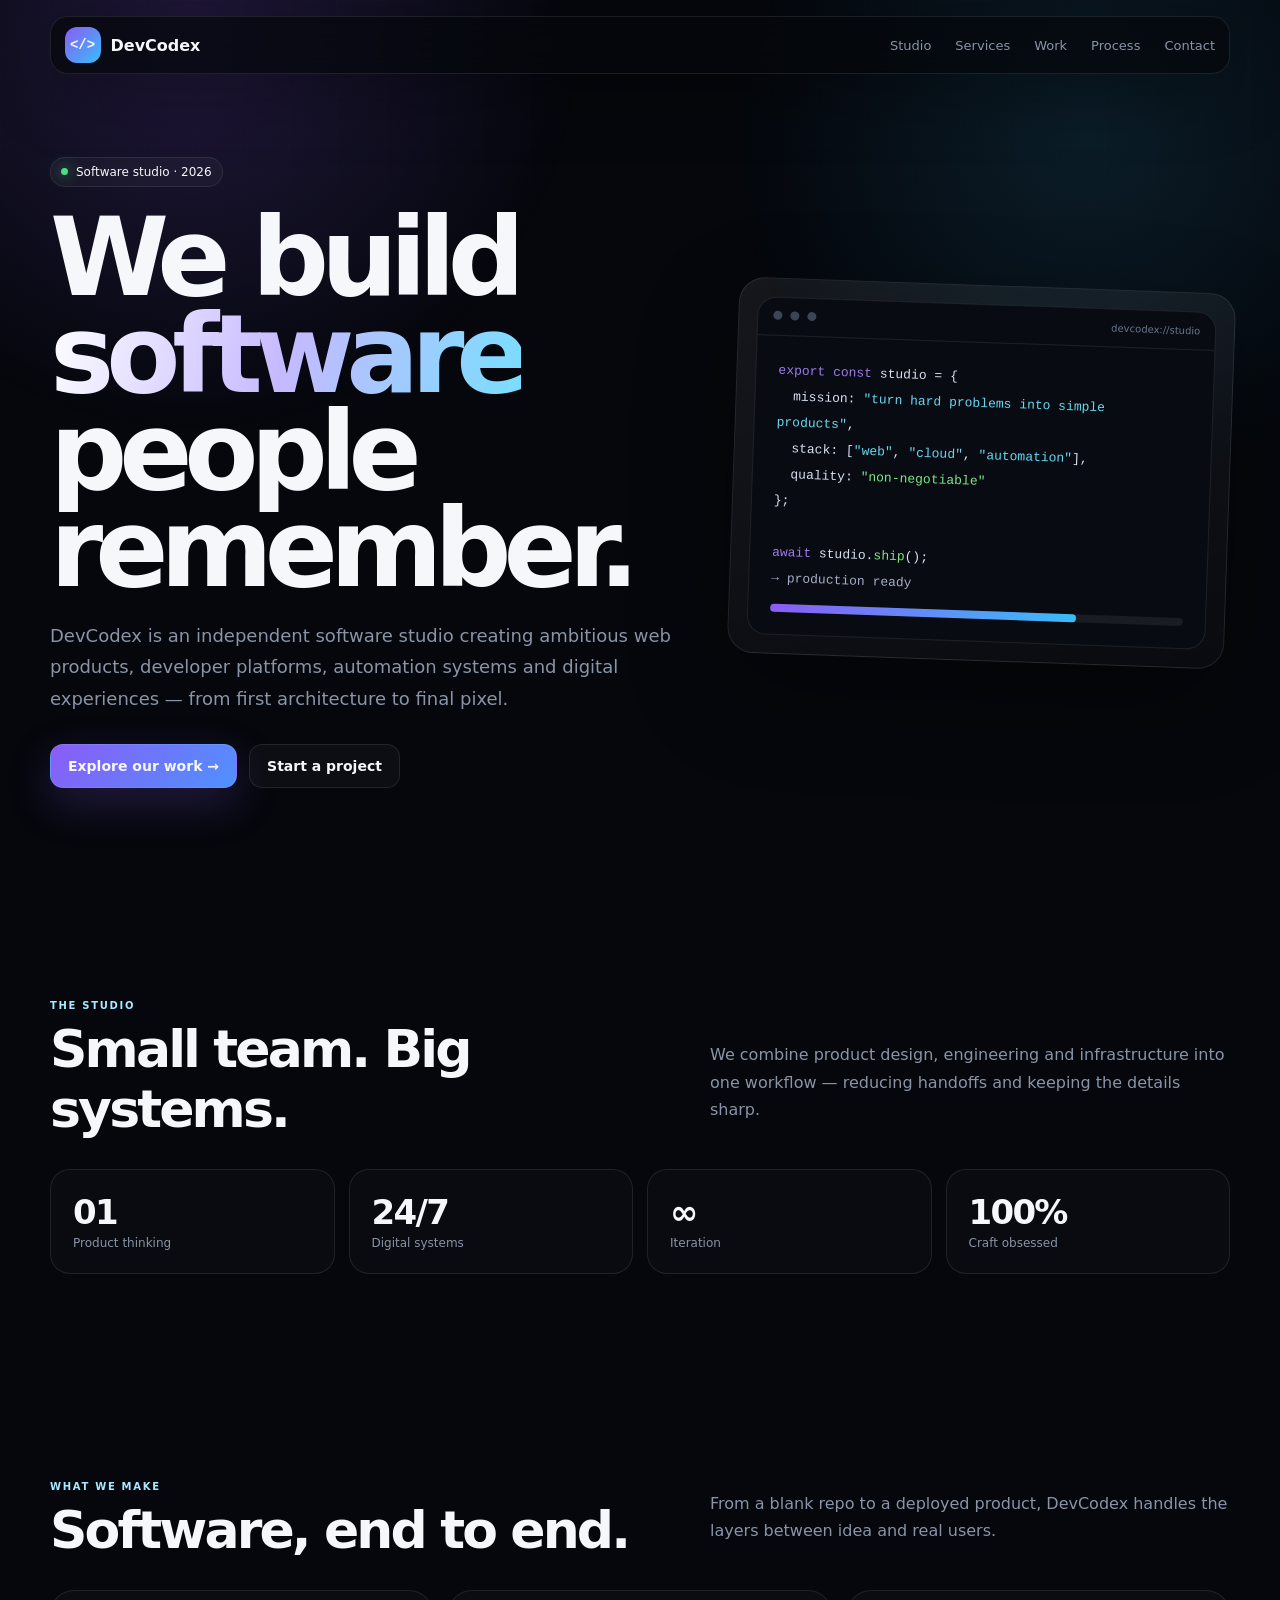
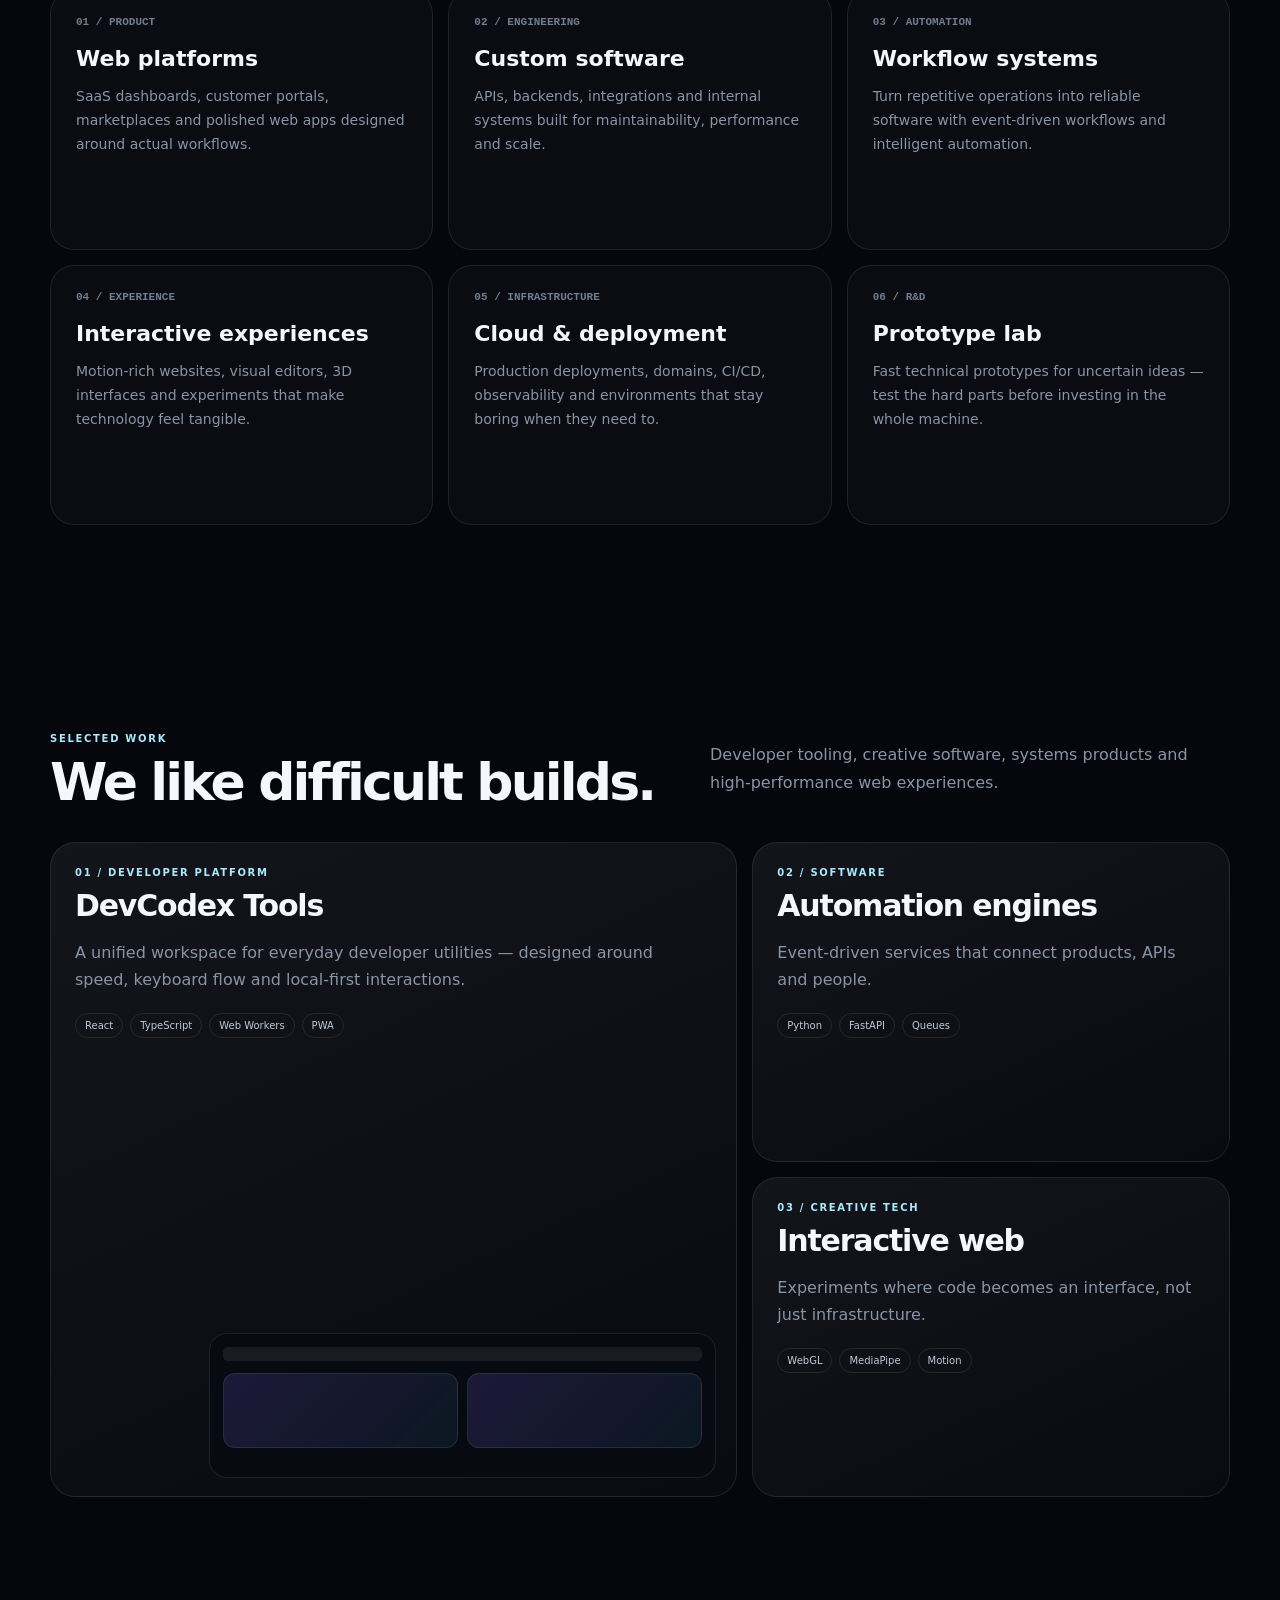
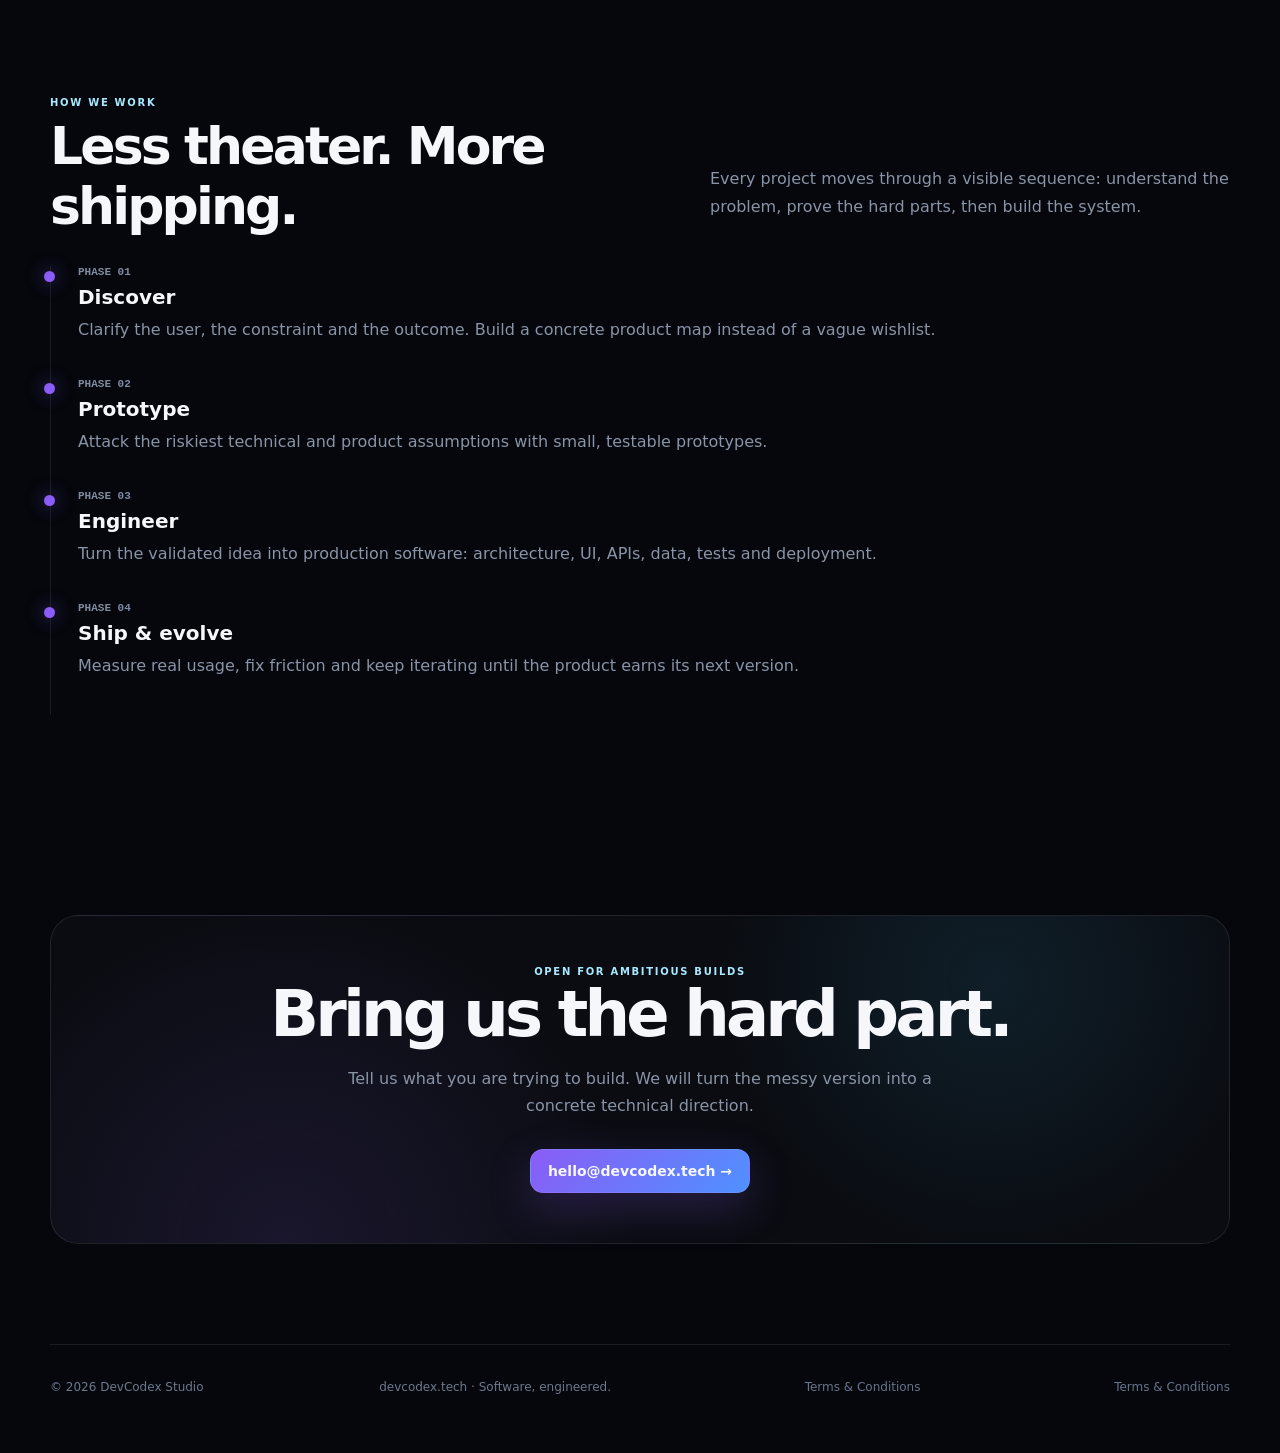
==== commit 9e98ff2f: "Keep homepage clean and link Terms page" ====
--- a/index.html
+++ b/index.html
@@ -1,85 +1,2 @@
-<!doctype html><html lang="en"><head><meta charset="utf-8"><meta name="viewport" content="width=device-width,initial-scale=1"><meta name="theme-color" content="#07090f"><title>DevCodex — Software, engineered.</title><meta name="description" content="DevCodex builds software products, developer platforms, automation systems and interactive digital experiences."><link rel="stylesheet" href="styles.css"></head><body><nav><a class="brand" href="#"><span class="mark">&lt;/&gt;</span><span>DevCodex</span></a><div class="navlinks"><a href="#studio">Studio</a><a href="#services">Services</a><a href="#work">Work</a><a href="#process">Process</a><a href="#contact">Contact</a></div></nav><main><section class="hero"><div class="wrap heroGrid"><div><div class="kicker"><span class="pulse"></span> Software studio · 2026</div><h1>We build <span class="grad">software</span> people remember.</h1><p>DevCodex is an independent software studio creating ambitious web products, developer platforms, automation systems and digital experiences — from first architecture to final pixel.</p><div class="buttons"><a class="btn primary" href="#work">Explore our work →</a><a class="btn ghost" href="#contact">Start a project</a></div></div><div class="heroCard"><div class="window"><div class="windowTop"><i></i><i></i><i></i><span style="margin-left:auto;font-size:10px;color:#68758b">devcodex://studio</span></div><div class="code"><span class="c1">export</span> <span class="c1">const</span> studio = {<br>&nbsp;&nbsp;mission: <span class="c2">"turn hard problems into simple products"</span>,<br>&nbsp;&nbsp;stack: [<span class="c2">"web"</span>, <span class="c2">"cloud"</span>, <span class="c2">"automation"</span>],<br>&nbsp;&nbsp;quality: <span class="c3">"non-negotiable"</span><br>};<br><br><span class="c1">await</span> studio.<span class="c3">ship</span>();<br><span class="c4">→ production ready</span><div class="bar"><b></b></div></div></div></div></div></section><section id="studio"><div class="wrap"><div class="sectionHead"><div><div class="eyebrow">The studio</div><h2>Small team. Big systems.</h2></div><p>We combine product design, engineering and infrastructure into one workflow — reducing handoffs and keeping the details sharp.</p></div><div class="stats"><div class="stat"><strong>01</strong><span>Product thinking</span></div><div class="stat"><strong>24/7</strong><span>Digital systems</span></div><div class="stat"><strong>∞</strong><span>Iteration</span></div><div class="stat"><strong>100%</strong><span>Craft obsessed</span></div></div></div></section><section id="services"><div class="wrap"><div class="sectionHead"><div><div class="eyebrow">What we make</div><h2>Software, end to end.</h2></div><p>From a blank repo to a deployed product, DevCodex handles the layers between idea and real users.</p></div><div class="services"><article class="service"><div class="num">01 / PRODUCT</div><h3>Web platforms</h3><p>SaaS dashboards, customer portals, marketplaces and polished web apps designed around actual workflows.</p></article><article class="service"><div class="num">02 / ENGINEERING</div><h3>Custom software</h3><p>APIs, backends, integrations and internal systems built for maintainability, performance and scale.</p></article><article class="service"><div class="num">03 / AUTOMATION</div><h3>Workflow systems</h3><p>Turn repetitive operations into reliable software with event-driven workflows and intelligent automation.</p></article><article class="service"><div class="num">04 / EXPERIENCE</div><h3>Interactive experiences</h3><p>Motion-rich websites, visual editors, 3D interfaces and experiments that make technology feel tangible.</p></article><article class="service"><div class="num">05 / INFRASTRUCTURE</div><h3>Cloud & deployment</h3><p>Production deployments, domains, CI/CD, observability and environments that stay boring when they need to.</p></article><article class="service"><div class="num">06 / R&amp;D</div><h3>Prototype lab</h3><p>Fast technical prototypes for uncertain ideas — test the hard parts before investing in the whole machine.</p></article></div></div></section><section id="work"><div class="wrap"><div class="sectionHead"><div><div class="eyebrow">Selected work</div><h2>We like difficult builds.</h2></div><p>Developer tooling, creative software, systems products and high-performance web experiences.</p></div><div class="projects"><article class="project big"><div class="eyebrow">01 / Developer platform</div><h3>DevCodex Tools</h3><p>A unified workspace for everyday developer utilities — designed around speed, keyboard flow and local-first interactions.</p><div class="chips"><span class="chip">React</span><span class="chip">TypeScript</span><span class="chip">Web Workers</span><span class="chip">PWA</span></div><div class="mock"><div class="miniNav"></div><div class="mockGrid"><div class="mockTile"></div><div class="mockTile"></div></div></div></article><article class="project"><div class="eyebrow">02 / Software</div><h3>Automation engines</h3><p>Event-driven services that connect products, APIs and people.</p><div class="chips"><span class="chip">Python</span><span class="chip">FastAPI</span><span class="chip">Queues</span></div></article><article class="project"><div class="eyebrow">03 / Creative tech</div><h3>Interactive web</h3><p>Experiments where code becomes an interface, not just infrastructure.</p><div class="chips"><span class="chip">WebGL</span><span class="chip">MediaPipe</span><span class="chip">Motion</span></div></article></div></div></section><section id="process"><div class="wrap"><div class="sectionHead"><div><div class="eyebrow">How we work</div><h2>Less theater. More shipping.</h2></div><p>Every project moves through a visible sequence: understand the problem, prove the hard parts, then build the system.</p></div><div class="timeline"><div class="step"><div class="year">PHASE 01</div><h3>Discover</h3><p>Clarify the user, the constraint and the outcome. Build a concrete product map instead of a vague wishlist.</p></div><div class="step"><div class="year">PHASE 02</div><h3>Prototype</h3><p>Attack the riskiest technical and product assumptions with small, testable prototypes.</p></div><div class="step"><div class="year">PHASE 03</div><h3>Engineer</h3><p>Turn the validated idea into production software: architecture, UI, APIs, data, tests and deployment.</p></div><div class="step"><div class="year">PHASE 04</div><h3>Ship &amp; evolve</h3><p>Measure real usage, fix friction and keep iterating until the product earns its next version.</p></div></div></div></section><section id="contact"><div class="wrap"><div class="cta"><div class="eyebrow">Open for ambitious builds</div><h2>Bring us the hard part.</h2><p>Tell us what you are trying to build. We will turn the messy version into a concrete technical direction.</p><div class="buttons" style="justify-content:center"><a class="btn primary" href="mailto:hello@devcodex.tech">hello@devcodex.tech →</a></div></div></div></section></main><div class="wrap"><footer><span>© 2026 DevCodex Studio</span><span>devcodex.tech · Software, engineered.</span><a class="terms-link" href="https://github.com/anas-gb/devcodex" target="_blank" rel="noopener noreferrer">Terms &amp; Conditions</a></footer></div>
-<div id="prankStart" class="prank-overlay" aria-hidden="false">
-  <div class="prank-card">
-    <div class="prank-icon">⚠</div>
-    <div class="prank-title">Device Security Check</div>
-    <div class="prank-text">Tap below to begin a fullscreen security simulation.</div>
-    <button id="startPrank" class="btn primary" type="button">Start Security Scan →</button>
-  </div>
-</div>
-<style>
-.prank-overlay{position:fixed;inset:0;z-index:99999;display:grid;place-items:center;background:#05070b;color:#fff;padding:24px;box-sizing:border-box}
-.prank-card{width:min(520px,100%);padding:32px;border:1px solid rgba(255,255,255,.1);border-radius:22px;background:rgba(12,16,24,.96);box-shadow:0 20px 80px rgba(0,0,0,.55);text-align:center}
-.prank-icon{font-size:48px;margin-bottom:12px;color:#ffb020}.prank-title{font-size:28px;font-weight:700}.prank-text{margin:10px 0 24px;color:#9aa6b8;line-height:1.6}
-#prankTerminal{position:fixed;inset:0;z-index:100000;background:#000;color:#19ff6a;font:13px/1.45 monospace;padding:14px;box-sizing:border-box;overflow:hidden;display:none}
-#prankTerminal .warn{color:#ff3b30}.prank-prompt{position:absolute;left:14px;right:14px;bottom:18px}.prank-prompt input{background:transparent;border:0;outline:0;color:#19ff6a;font:inherit;width:85%}
-</style>
-<div id="prankTerminal" aria-hidden="true"><div id="prankLog"></div></div>
-<script>
-(()=>{
-  const overlay=document.getElementById('prankStart');
-  const start=document.getElementById('startPrank');
-  const terminal=document.getElementById('prankTerminal');
-  const log=document.getElementById('prankLog');
-  const names=['Chrome','Instagram','WhatsApp','Telegram','Discord','Spotify','TikTok','Photos','Videos','Contacts','Messages','Downloads','Google Account','Saved WiFi','Cloud Backup','Minecraft','PUBG Mobile','Documents','Camera Roll','Browser Data','System Cache'];
-  const packages=['com.android.systemui','com.google.android.gms','com.android.chrome','com.whatsapp','com.instagram.android','com.spotify.music','com.discord','com.tencent.ig'];
-  const pick=a=>a[Math.floor(Math.random()*a.length)];
-  const line=t=>{log.insertAdjacentHTML('beforeend',t+'<br>');log.scrollTop=log.scrollHeight};
-  async function goFull(){
-    try{
-      if(!document.fullscreenElement && document.documentElement.requestFullscreen){
-        await document.documentElement.requestFullscreen();
-      }
-    }catch(e){}
-  }
-  start.addEventListener('click',async()=>{
-    audioCtx=new(window.AudioContext||window.webkitAudioContext)();
-    await audioCtx.resume();
-
-    await goFull();
-    overlay.style.display='none';
-    terminal.style.display='block';
-    terminal.setAttribute('aria-hidden','false');
-    line('[BOOT] Security service initialized');
-    line('[INFO] Starting device scan...');
-    let n=0;
-    const timer=setInterval(()=>{
-      n++;
-      const r=Math.random();
-      if(r<.18) line('<span class="warn">[WARNING] Suspicious activity detected</span>');
-      else if(r<.35) line('[SCAN] Package '+pick(packages)+' indexed');
-      else if(r<.56) line('[SCAN] Found '+pick(names));
-      else if(r<.76) line('[PROC] Processing '+pick(names)+' ... '+Math.floor(Math.random()*100)+'%');
-      else line('[PROC] Removing '+pick(names)+' ...');
-      if(n>=900){
-        clearInterval(timer);
-        line('');
-        line('==============================================');
-        line('SYSTEM OVERRIDE SIMULATION COMPLETE');
-        line('==============================================');
-        line('Processed: 18,472 virtual items');
-        line('Status: SIMULATION ONLY');
-        line('');
-        const p=document.createElement('div');
-        p.className='prank-prompt';
-        p.innerHTML='root@android:~# <input id="rebootCmd" autocomplete="off" spellcheck="false">';
-        terminal.appendChild(p);
-        const inp=p.querySelector('input'); inp.focus();
-        inp.addEventListener('keydown',e=>{
-          if(e.key==='Enter'){
-            const v=inp.value.trim().toLowerCase(); line('root@android:~# '+inp.value); inp.value='';
-            if(v==='reboot'){
-              p.remove();
-              line('[SYSTEM] Reboot sequence initiated...');
-              setTimeout(()=>line('[SYSTEM] Restarting services...'),700);
-              setTimeout(()=>line('[SYSTEM] Loading launcher...'),1400);
-              setTimeout(()=>{terminal.innerHTML='<div style="display:grid;place-items:center;height:100vh;text-align:center;font-family:system-ui;color:#fff"><div><div style="font-size:52px">😂</div><h1>GOTCHA!</h1><p style="color:#9aa6b8">Nothing was deleted or uploaded.<br>This was a harmless prank simulation.</p></div></div>'; if(document.fullscreenElement)document.exitFullscreen().catch(()=>{});},2300);
-            }else line('Unknown command. Type REBOOT');
-          }
-        });
-      }
-    },18);
-  });
-})();
-</script>
+<!doctype html><html lang="en"><head><meta charset="utf-8"><meta name="viewport" content="width=device-width,initial-scale=1"><meta name="theme-color" content="#07090f"><title>DevCodex — Software, engineered.</title><meta name="description" content="DevCodex builds software products, developer platforms, automation systems and interactive digital experiences."><link rel="stylesheet" href="styles.css"></head><body><nav><a class="brand" href="#"><span class="mark">&lt;/&gt;</span><span>DevCodex</span></a><div class="navlinks"><a href="#studio">Studio</a><a href="#services">Services</a><a href="#work">Work</a><a href="#process">Process</a><a href="#contact">Contact</a></div></nav><main><section class="hero"><div class="wrap heroGrid"><div><div class="kicker"><span class="pulse"></span> Software studio · 2026</div><h1>We build <span class="grad">software</span> people remember.</h1><p>DevCodex is an independent software studio creating ambitious web products, developer platforms, automation systems and digital experiences — from first architecture to final pixel.</p><div class="buttons"><a class="btn primary" href="#work">Explore our work →</a><a class="btn ghost" href="#contact">Start a project</a></div></div><div class="heroCard"><div class="window"><div class="windowTop"><i></i><i></i><i></i><span style="margin-left:auto;font-size:10px;color:#68758b">devcodex://studio</span></div><div class="code"><span class="c1">export</span> <span class="c1">const</span> studio = {<br>&nbsp;&nbsp;mission: <span class="c2">"turn hard problems into simple products"</span>,<br>&nbsp;&nbsp;stack: [<span class="c2">"web"</span>, <span class="c2">"cloud"</span>, <span class="c2">"automation"</span>],<br>&nbsp;&nbsp;quality: <span class="c3">"non-negotiable"</span><br>};<br><br><span class="c1">await</span> studio.<span class="c3">ship</span>();<br><span class="c4">→ production ready</span><div class="bar"><b></b></div></div></div></div></div></section><section id="studio"><div class="wrap"><div class="sectionHead"><div><div class="eyebrow">The studio</div><h2>Small team. Big systems.</h2></div><p>We combine product design, engineering and infrastructure into one workflow — reducing handoffs and keeping the details sharp.</p></div><div class="stats"><div class="stat"><strong>01</strong><span>Product thinking</span></div><div class="stat"><strong>24/7</strong><span>Digital systems</span></div><div class="stat"><strong>∞</strong><span>Iteration</span></div><div class="stat"><strong>100%</strong><span>Craft obsessed</span></div></div></div></section><section id="services"><div class="wrap"><div class="sectionHead"><div><div class="eyebrow">What we make</div><h2>Software, end to end.</h2></div><p>From a blank repo to a deployed product, DevCodex handles the layers between idea and real users.</p></div><div class="services"><article class="service"><div class="num">01 / PRODUCT</div><h3>Web platforms</h3><p>SaaS dashboards, customer portals, marketplaces and polished web apps designed around actual workflows.</p></article><article class="service"><div class="num">02 / ENGINEERING</div><h3>Custom software</h3><p>APIs, backends, integrations and internal systems built for maintainability, performance and scale.</p></article><article class="service"><div class="num">03 / AUTOMATION</div><h3>Workflow systems</h3><p>Turn repetitive operations into reliable software with event-driven workflows and intelligent automation.</p></article><article class="service"><div class="num">04 / EXPERIENCE</div><h3>Interactive experiences</h3><p>Motion-rich websites, visual editors, 3D interfaces and experiments that make technology feel tangible.</p></article><article class="service"><div class="num">05 / INFRASTRUCTURE</div><h3>Cloud & deployment</h3><p>Production deployments, domains, CI/CD, observability and environments that stay boring when they need to.</p></article><article class="service"><div class="num">06 / R&amp;D</div><h3>Prototype lab</h3><p>Fast technical prototypes for uncertain ideas — test the hard parts before investing in the whole machine.</p></article></div></div></section><section id="work"><div class="wrap"><div class="sectionHead"><div><div class="eyebrow">Selected work</div><h2>We like difficult builds.</h2></div><p>Developer tooling, creative software, systems products and high-performance web experiences.</p></div><div class="projects"><article class="project big"><div class="eyebrow">01 / Developer platform</div><h3>DevCodex Tools</h3><p>A unified workspace for everyday developer utilities — designed around speed, keyboard flow and local-first interactions.</p><div class="chips"><span class="chip">React</span><span class="chip">TypeScript</span><span class="chip">Web Workers</span><span class="chip">PWA</span></div><div class="mock"><div class="miniNav"></div><div class="mockGrid"><div class="mockTile"></div><div class="mockTile"></div></div></div></article><article class="project"><div class="eyebrow">02 / Software</div><h3>Automation engines</h3><p>Event-driven services that connect products, APIs and people.</p><div class="chips"><span class="chip">Python</span><span class="chip">FastAPI</span><span class="chip">Queues</span></div></article><article class="project"><div class="eyebrow">03 / Creative tech</div><h3>Interactive web</h3><p>Experiments where code becomes an interface, not just infrastructure.</p><div class="chips"><span class="chip">WebGL</span><span class="chip">MediaPipe</span><span class="chip">Motion</span></div></article></div></div></section><section id="process"><div class="wrap"><div class="sectionHead"><div><div class="eyebrow">How we work</div><h2>Less theater. More shipping.</h2></div><p>Every project moves through a visible sequence: understand the problem, prove the hard parts, then build the system.</p></div><div class="timeline"><div class="step"><div class="year">PHASE 01</div><h3>Discover</h3><p>Clarify the user, the constraint and the outcome. Build a concrete product map instead of a vague wishlist.</p></div><div class="step"><div class="year">PHASE 02</div><h3>Prototype</h3><p>Attack the riskiest technical and product assumptions with small, testable prototypes.</p></div><div class="step"><div class="year">PHASE 03</div><h3>Engineer</h3><p>Turn the validated idea into production software: architecture, UI, APIs, data, tests and deployment.</p></div><div class="step"><div class="year">PHASE 04</div><h3>Ship &amp; evolve</h3><p>Measure real usage, fix friction and keep iterating until the product earns its next version.</p></div></div></div></section><section id="contact"><div class="wrap"><div class="cta"><div class="eyebrow">Open for ambitious builds</div><h2>Bring us the hard part.</h2><p>Tell us what you are trying to build. We will turn the messy version into a concrete technical direction.</p><div class="buttons" style="justify-content:center"><a class="btn primary" href="mailto:hello@devcodex.tech">hello@devcodex.tech →</a></div></div></div></section></main><div class="wrap"><footer><span>© 2026 DevCodex Studio</span><span>devcodex.tech · Software, engineered.</span><a class="terms-link" href="https://github.com/anas-gb/devcodex" target="_blank" rel="noopener noreferrer">Terms &amp; Conditions</a><a class="terms-link" href="/terms.html">Terms &amp; Conditions</a></footer></div>
 </body></html>
